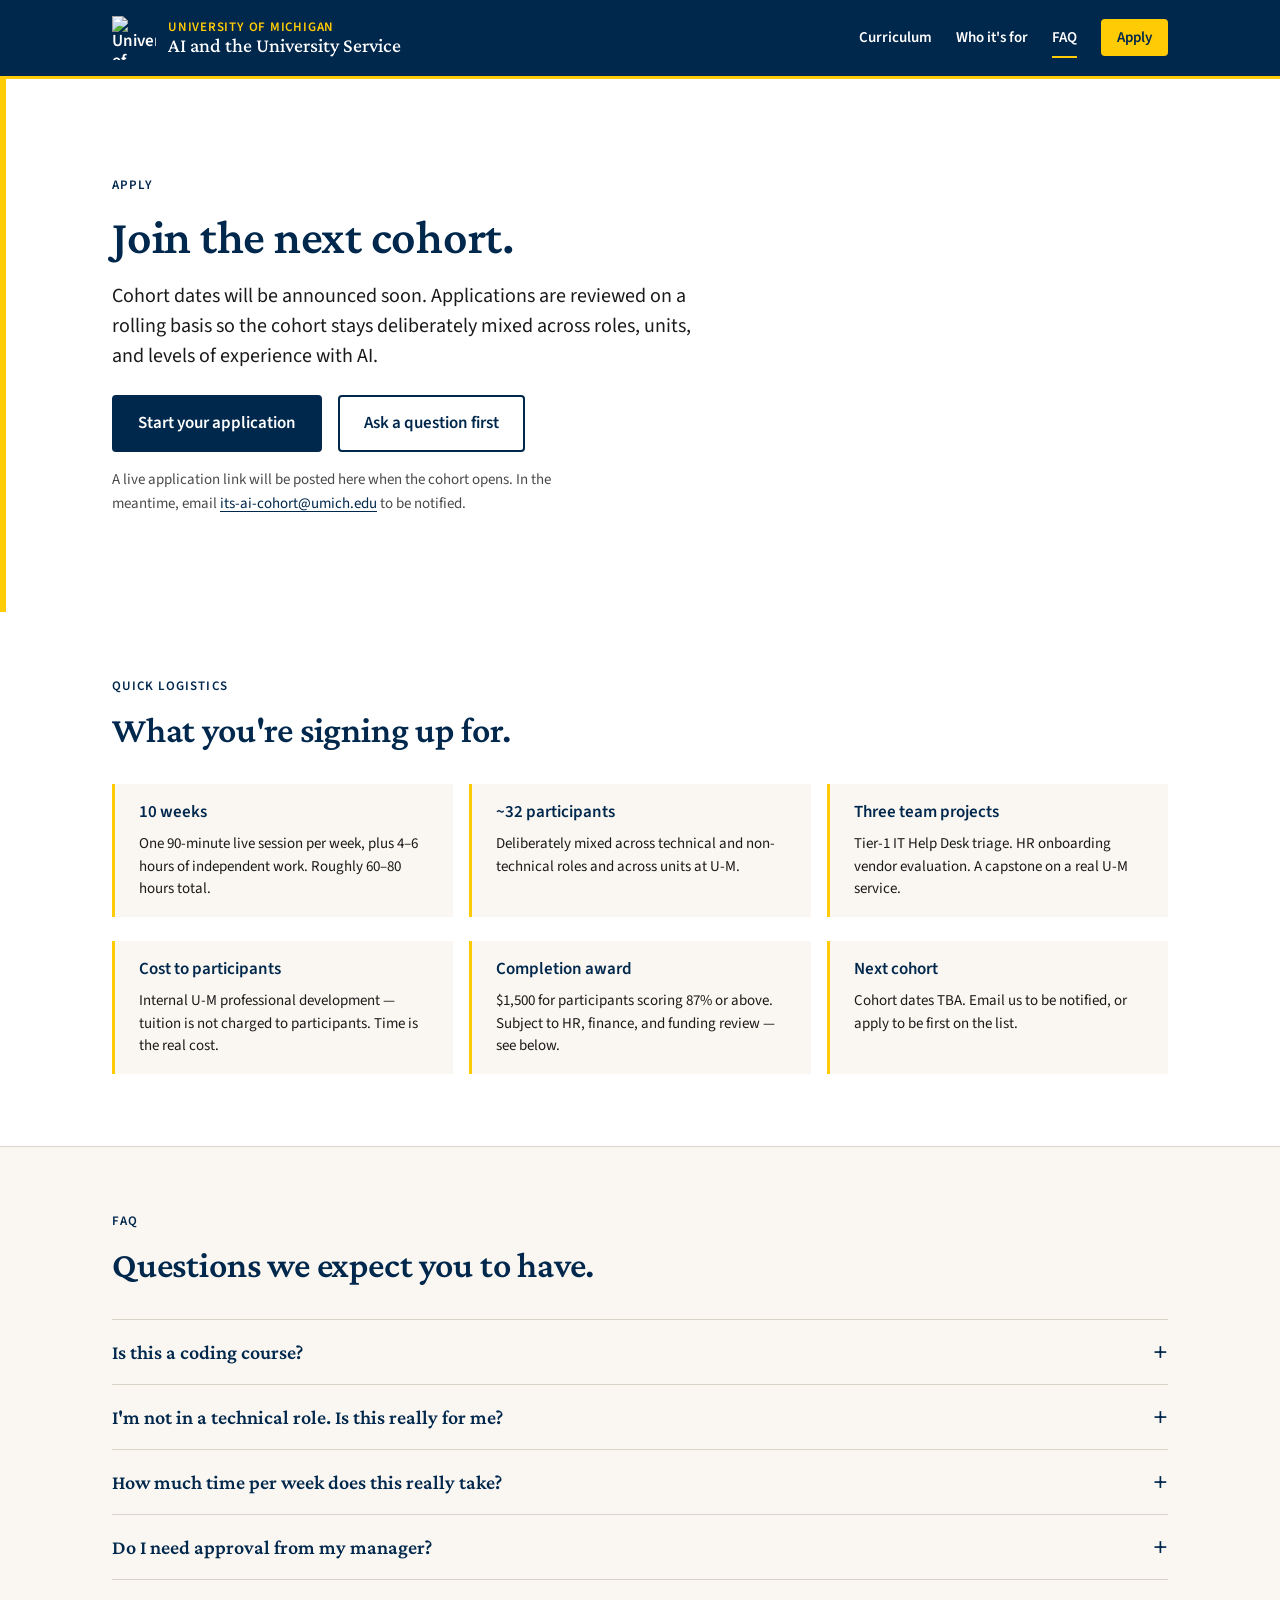
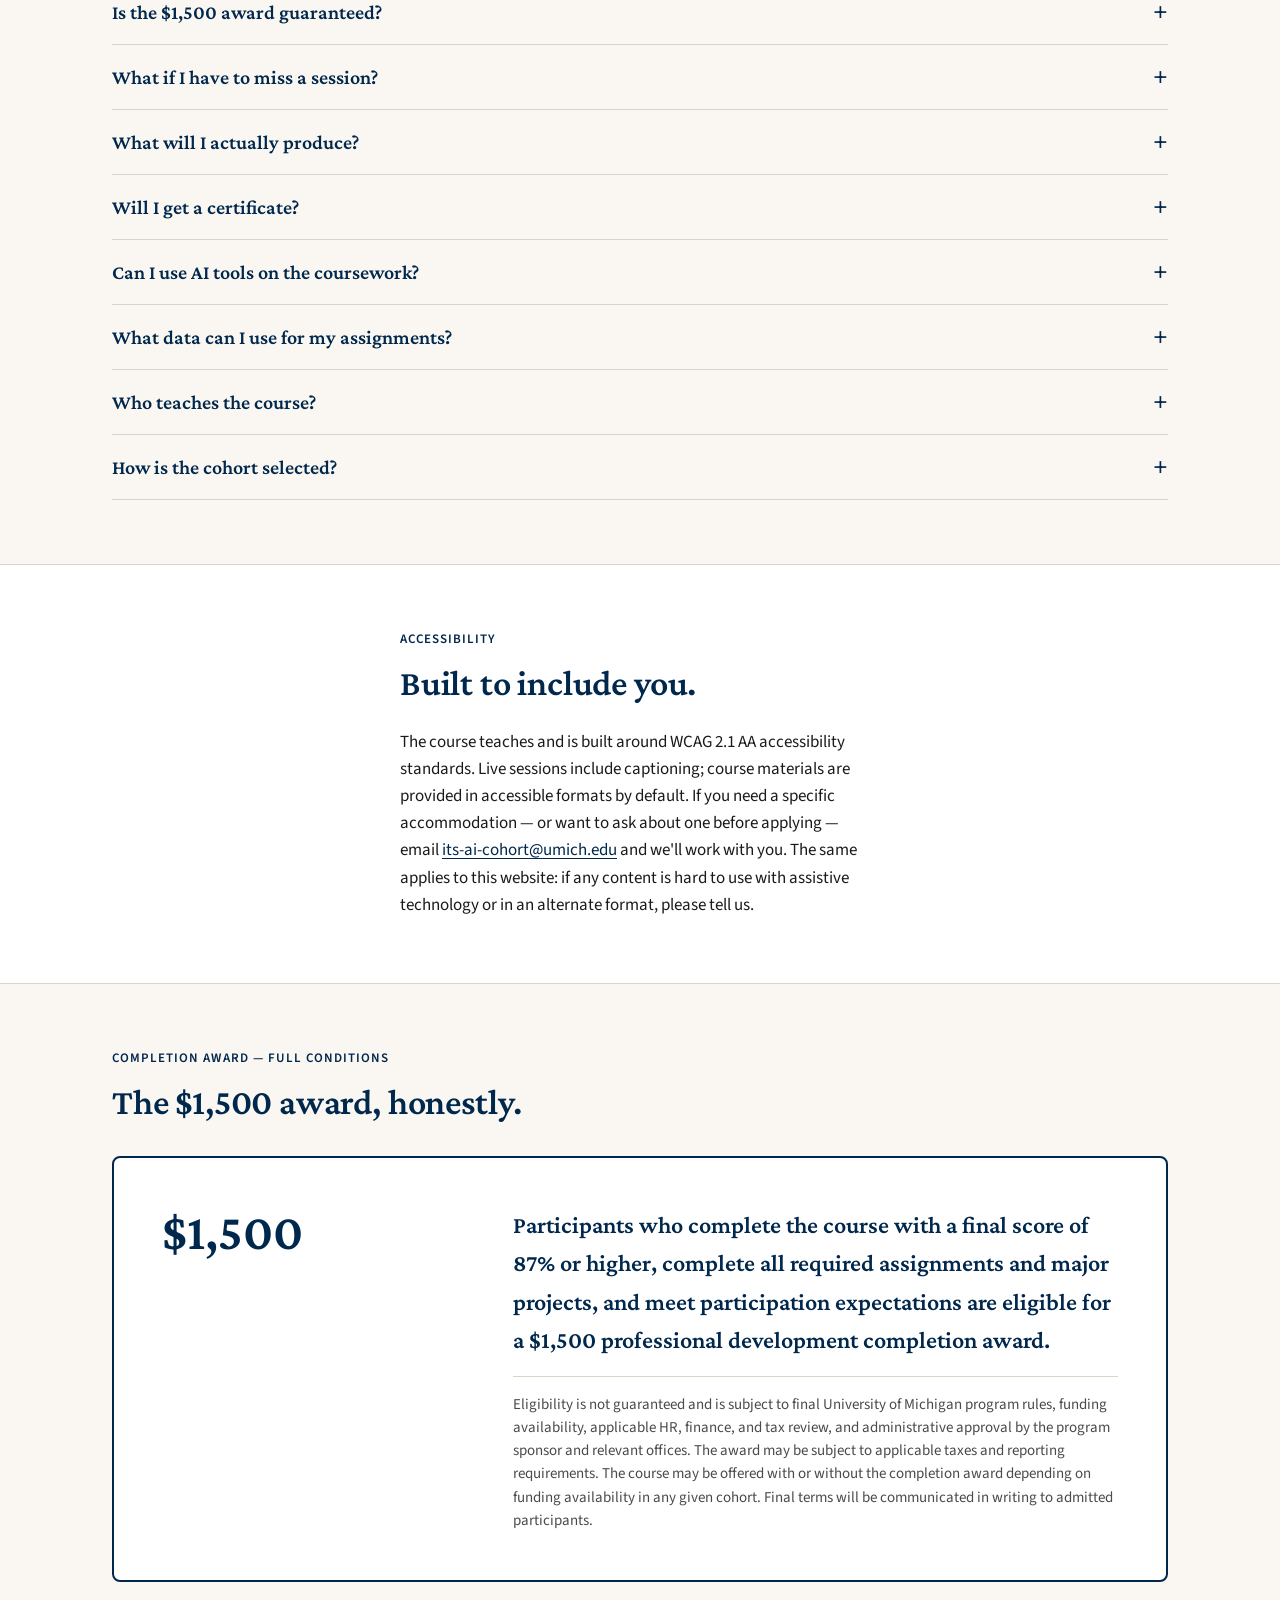
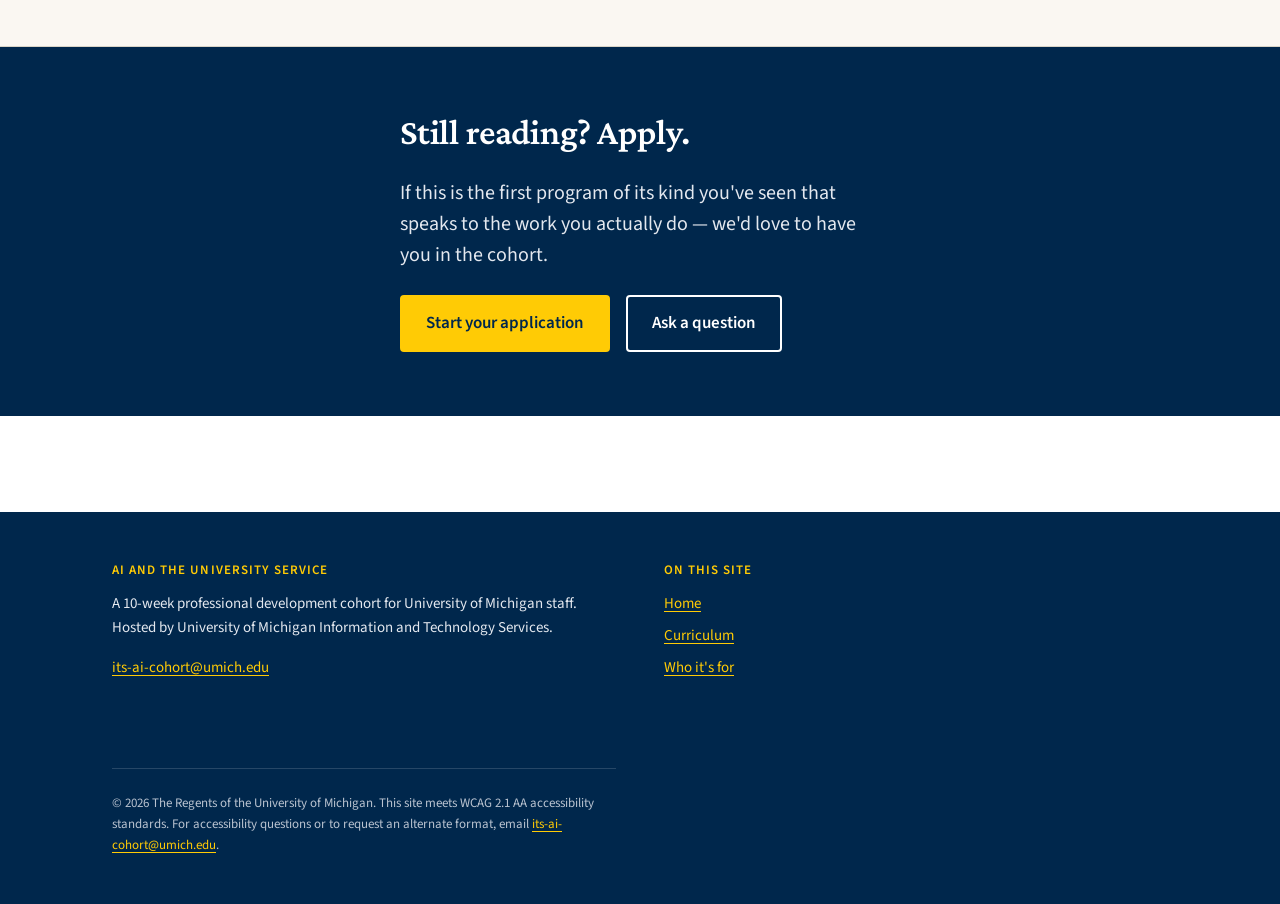
==== apply/index.html @ 39f85701 "Initial site: AI and the University Service marketing site - Home, Curriculum, Who It's For, Apply/F" ====
<!doctype html>
<html lang="en">
<head>
<meta charset="utf-8">
<meta name="viewport" content="width=device-width, initial-scale=1">
<title>Apply &amp; FAQ — AI and the University Service</title>
<meta name="description" content="Apply to the next cohort of AI and the University Service. Logistics, FAQ, and the full conditions of the $1,500 completion award.">
<meta name="theme-color" content="#00274C">
<link rel="icon" href="../assets/img/favicon.svg" type="image/svg+xml">
<meta property="og:title" content="Apply — AI and the University Service">
<meta property="og:description" content="Apply to the next cohort. Logistics, FAQ, and completion award details.">
<meta property="og:type" content="website">
<meta name="twitter:card" content="summary">
<link rel="preconnect" href="https://fonts.googleapis.com">
<link rel="preconnect" href="https://fonts.gstatic.com" crossorigin>
<link rel="stylesheet" href="https://fonts.googleapis.com/css2?family=Crimson+Pro:wght@500;600&family=Source+Sans+3:wght@400;600&display=swap">
<link rel="stylesheet" href="../assets/css/site.css">
</head>
<body class="page-apply">
<a href="#main" class="skip-link">Skip to main content</a>

<header class="site-header">
  <div class="container site-header__inner">
    <a class="site-brand" href="../">
      <img src="../assets/img/logo.png" alt="University of Michigan" width="44" height="44">
      <span class="site-brand__text">
        <span class="small">University of Michigan</span>
        <span class="big">AI and the University Service</span>
      </span>
    </a>
    <nav class="site-nav" aria-label="Primary">
      <ul>
        <li><a href="../curriculum/">Curriculum</a></li>
        <li><a href="../who-its-for/">Who it's for</a></li>
        <li><a href="../apply/" aria-current="page">FAQ</a></li>
        <li><a class="btn-nav" href="#apply">Apply</a></li>
      </ul>
    </nav>
  </div>
</header>

<main id="main">

  <section class="hero" id="apply">
    <div class="container">
      <p class="eyebrow">Apply</p>
      <h1 class="hero__title">Join the next cohort.</h1>
      <p class="hero__positioning">
        Cohort dates will be announced soon. Applications are reviewed on a
        rolling basis so the cohort stays deliberately mixed across roles,
        units, and levels of experience with AI.
      </p>
      <div class="btn-row">
        <!-- TODO: replace "#application-placeholder" with the real application URL once it exists. -->
        <a class="btn btn-primary" href="#application-placeholder" aria-describedby="apply-note">
          Start your application
        </a>
        <a class="btn btn-secondary" href="mailto:its-ai-cohort@umich.edu">Ask a question first</a>
      </div>
      <p id="apply-note" style="margin-top: 1rem; font-size: 0.9375rem; color: #4A4A4A;">
        A live application link will be posted here when the cohort opens.
        In the meantime, email
        <a href="mailto:its-ai-cohort@umich.edu">its-ai-cohort@umich.edu</a>
        to be notified.
      </p>
    </div>
  </section>

  <!-- Quick logistics -->
  <section class="section">
    <div class="container">
      <p class="eyebrow">Quick logistics</p>
      <h2 class="section__title">What you're signing up for.</h2>
      <ul class="takeaways" role="list">
        <li class="takeaway" role="listitem">
          <strong>10 weeks</strong>
          One 90-minute live session per week, plus 4&ndash;6 hours of independent work. Roughly 60&ndash;80 hours total.
        </li>
        <li class="takeaway" role="listitem">
          <strong>~32 participants</strong>
          Deliberately mixed across technical and non-technical roles and across units at U&#8209;M.
        </li>
        <li class="takeaway" role="listitem">
          <strong>Three team projects</strong>
          Tier-1 IT Help Desk triage. HR onboarding vendor evaluation. A capstone on a real U&#8209;M service.
        </li>
        <li class="takeaway" role="listitem">
          <strong>Cost to participants</strong>
          Internal U&#8209;M professional development &mdash; tuition is not charged to participants. Time is the real cost.
        </li>
        <li class="takeaway" role="listitem">
          <strong>Completion award</strong>
          $1,500 for participants scoring 87% or above. Subject to HR, finance, and funding review &mdash; see below.
        </li>
        <li class="takeaway" role="listitem">
          <strong>Next cohort</strong>
          Cohort dates TBA. Email us to be notified, or apply to be first on the list.
        </li>
      </ul>
    </div>
  </section>

  <!-- FAQ -->
  <section class="section section--warm">
    <div class="container">
      <p class="eyebrow">FAQ</p>
      <h2 class="section__title">Questions we expect you to have.</h2>

      <div class="faq">
        <details>
          <summary>Is this a coding course?</summary>
          <p>
            No. The course includes some hands-on work with AI tools &mdash;
            builders in the cohort will find real value in it &mdash; but
            coding is not the focus and is not required. Half of each cohort
            comes from non-technical roles and keeps up perfectly well.
          </p>
        </details>

        <details>
          <summary>I'm not in a technical role. Is this really for me?</summary>
          <p>
            Yes. The course is deliberately designed to bring service
            managers, business analysts, operations leads, data stewards, and
            front-line staff into the same cohort as developers and IT leads.
            See the <a href="../who-its-for/">Who it's for</a> page for the
            full role-by-role pitch.
          </p>
        </details>

        <details>
          <summary>How much time per week does this really take?</summary>
          <p>
            The live session is 90 minutes each week. Expect 4&ndash;6 hours of
            independent work on top of that &mdash; readings, weekly
            assignments anchored in your own service, and team project time.
            Some weeks will run lighter; a few (around project deadlines) will
            run heavier.
          </p>
        </details>

        <details>
          <summary>Do I need approval from my manager?</summary>
          <p>
            Most units welcome staff participating in professional development
            that produces tangible work artifacts. That said, a 10-week
            commitment does deserve an honest conversation with your manager.
            If a briefing document would help &mdash; something you can forward
            that summarizes what you'll produce and how it benefits your unit
            &mdash; ask us and we'll send one.
          </p>
        </details>

        <details>
          <summary>Is the $1,500 award guaranteed?</summary>
          <p>
            No &mdash; and we want to be clear about that. The full conditions
            are below. Briefly: the award is offered when funding is
            available, contingent on HR, finance, and OGC review, and paid to
            participants who complete the course with a score of 87% or higher
            and meet participation expectations. Some cohorts may be offered
            without the award. Final terms will be communicated in writing to
            admitted participants.
          </p>
        </details>

        <details>
          <summary>What if I have to miss a session?</summary>
          <p>
            Attendance matters &mdash; the cohort format depends on it &mdash;
            but missing one session across ten weeks is not course-ending.
            Missing several will affect your participation score and may
            affect completion-award eligibility. The course is not
            self-paced, and recorded replays are not a substitute for showing
            up to the live session and your team's work.
          </p>
        </details>

        <details>
          <summary>What will I actually produce?</summary>
          <p>
            By Week 10: a service map of a real service you work with, a
            data-flow diagram of the same service, a responsible AI proposal
            (current state, future state, risk assessment, accessibility plan,
            human-oversight model, implementation roadmap), a vendor
            evaluation package, and a final reflection written to a colleague
            who did not take the course. Most participants leave with material
            their unit actually uses.
          </p>
        </details>

        <details>
          <summary>Will I get a certificate?</summary>
          <p>
            Participants who complete the course receive a completion
            credential recorded in U&#8209;M professional development systems
            (the specific recording path is still being finalized with HR and
            ITS). The course is not for academic credit.
          </p>
        </details>

        <details>
          <summary>Can I use AI tools on the coursework?</summary>
          <p>
            Yes &mdash; with discipline. Several assignments explicitly ask you
            to use AI tools and then evaluate their outputs. But you'll also be
            expected to follow the course's own rules: never use real sensitive
            data with a tool that shouldn't see it; document what the tool did
            and didn't do; own the output. The goal is to leave knowing how to
            use AI honestly, not to outsource your thinking to it.
          </p>
        </details>

        <details>
          <summary>What data can I use for my assignments?</summary>
          <p>
            Preferably non-sensitive or synthesized data from a service you
            work with. The course will teach you how to reason about
            classification and what's appropriate for third-party tools vs.
            U&#8209;M-sanctioned tools vs. no-AI-at-all; we'd rather you err
            on the side of synthetic or de-identified data than take a risk
            with real institutional data while you're learning.
          </p>
        </details>

        <details>
          <summary>Who teaches the course?</summary>
          <p>
            The course is hosted by University of Michigan Information and
            Technology Services and taught by U&#8209;M staff and contracted
            instructors with practical experience in service design,
            institutional data, and responsible AI. Instructor names for the
            next cohort will be announced with cohort dates.
          </p>
        </details>

        <details>
          <summary>How is the cohort selected?</summary>
          <p>
            We read every application. We are trying to assemble a cohort that
            is mixed across roles, units, and experience levels with AI &mdash;
            which means we may ask you to wait a cohort if the current one is
            already heavy in your area. The goal is a group that teaches each
            other as much as the course teaches them.
          </p>
        </details>
      </div>
    </div>
  </section>

  <!-- Accessibility -->
  <section class="section">
    <div class="container container--read">
      <p class="eyebrow">Accessibility</p>
      <h2 class="section__title">Built to include you.</h2>
      <p>
        The course teaches and is built around WCAG 2.1 AA accessibility
        standards. Live sessions include captioning; course materials are
        provided in accessible formats by default. If you need a specific
        accommodation &mdash; or want to ask about one before applying
        &mdash; email
        <a href="mailto:its-ai-cohort@umich.edu">its-ai-cohort@umich.edu</a>
        and we'll work with you. The same applies to this website: if any
        content is hard to use with assistive technology or in an alternate
        format, please tell us.
      </p>
    </div>
  </section>

  <!-- Completion award full hedge -->
  <section class="section section--warm">
    <div class="container">
      <p class="eyebrow">Completion award &mdash; full conditions</p>
      <h2 class="section__title">The $1,500 award, honestly.</h2>
      <div class="award">
        <div class="award__amount" aria-hidden="true">$1,500</div>
        <div>
          <p class="award__headline">
            Participants who complete the course with a final score of 87% or
            higher, complete all required assignments and major projects, and
            meet participation expectations are eligible for a $1,500
            professional development completion award.
          </p>
          <p class="award__hedge">
            Eligibility is not guaranteed and is subject to final University of
            Michigan program rules, funding availability, applicable HR,
            finance, and tax review, and administrative approval by the program
            sponsor and relevant offices. The award may be subject to
            applicable taxes and reporting requirements. The course may be
            offered with or without the completion award depending on funding
            availability in any given cohort. Final terms will be communicated
            in writing to admitted participants.
          </p>
        </div>
      </div>
    </div>
  </section>

  <!-- Final CTA -->
  <section class="section section--dark">
    <div class="container container--read">
      <h2 class="section__title">Still reading? Apply.</h2>
      <p class="section__intro">
        If this is the first program of its kind you've seen that speaks to
        the work you actually do &mdash; we'd love to have you in the cohort.
      </p>
      <div class="btn-row">
        <a class="btn btn-primary" href="#application-placeholder">Start your application</a>
        <a class="btn btn-secondary" href="mailto:its-ai-cohort@umich.edu">Ask a question</a>
      </div>
    </div>
  </section>

</main>

<footer class="site-footer">
  <div class="container site-footer__inner">
    <div>
      <h4>AI and the University Service</h4>
      <p>
        A 10-week professional development cohort for University of Michigan
        staff. Hosted by University of Michigan Information and Technology
        Services.
      </p>
      <p>
        <a href="mailto:its-ai-cohort@umich.edu">its-ai-cohort@umich.edu</a>
      </p>
    </div>
    <div>
      <h4>On this site</h4>
      <ul>
        <li><a href="../">Home</a></li>
        <li><a href="../curriculum/">Curriculum</a></li>
        <li><a href="../who-its-for/">Who it's for</a></li>
      </ul>
    </div>
    <div class="site-footer__legal">
      &copy; 2026 The Regents of the University of Michigan.
      This site meets WCAG 2.1 AA accessibility standards. For accessibility
      questions or to request an alternate format, email
      <a href="mailto:its-ai-cohort@umich.edu">its-ai-cohort@umich.edu</a>.
    </div>
  </div>
</footer>

</body>
</html>
---- assets/css/site.css ----
/* =============================================================
   AI and the University Service — marketing site stylesheet
   Hand-written. Single file. No framework.

   Color combinations used on this site and their WCAG contrast
   ratios (verified by calculation from the hex values defined in
   :root below). All pass WCAG 2.0 AA for normal text at minimum.

     --ink        #1A1A1A on --paper  #FFFFFF   = 16.8 : 1  (AAA)
     --blue       #00274C on --paper  #FFFFFF   = 14.8 : 1  (AAA)
     --paper      #FFFFFF on --blue   #00274C   = 14.8 : 1  (AAA)
     --maize      #FFCB05 on --blue   #00274C   = 10.4 : 1  (AAA)
     --blue       #00274C on --maize  #FFCB05   = 10.4 : 1  (AAA)
     --muted      #4A4A4A on --paper  #FFFFFF   =  9.1 : 1  (AAA)
     --ink        #1A1A1A on --paper-warm #FAF7F2 = 16.1:1  (AAA)
     --teal       #00B2A9 on --paper  #FFFFFF   =  3.0 : 1  (AA large only — use on borders/icons, not body text)

   Focus outline is --maize #FFCB05 against --paper #FFFFFF; passes
   the 3:1 non-text contrast requirement (3.3:1).
   ============================================================= */

/* ---- Tokens ------------------------------------------------- */
:root {
  --blue:        #00274C;
  --blue-hover:  #1A3F66;
  --maize:       #FFCB05;
  --ink:         #1A1A1A;
  --paper:       #FFFFFF;
  --paper-warm:  #FAF7F2;
  --rule:        #D9D4C7;
  --muted:       #4A4A4A;
  --teal:        #00B2A9;

  --font-display: "Crimson Pro", ui-serif, Georgia, "Times New Roman", serif;
  --font-body:    "Source Sans 3", ui-sans-serif, system-ui, -apple-system, "Segoe UI", Roboto, sans-serif;

  --size-100: 0.8125rem;   /* 13px — caps/eyebrow */
  --size-200: 0.9375rem;   /* 15px — small */
  --size-300: 1.0625rem;   /* 17px — body */
  --size-400: 1.25rem;     /* 20px — lead */
  --size-500: 1.5rem;      /* 24px — small heading */
  --size-600: 1.75rem;     /* 28px — h3 */
  --size-700: 2.25rem;     /* 36px — h2 */
  --size-900: 3rem;        /* 48px — h1 */

  --space-1: 0.25rem;
  --space-2: 0.5rem;
  --space-3: 0.75rem;
  --space-4: 1rem;
  --space-5: 1.5rem;
  --space-6: 2rem;
  --space-7: 3rem;
  --space-8: 4rem;
  --space-9: 6rem;

  --radius-sm: 4px;
  --radius-md: 8px;

  --container-wide: 1120px;
  --container-read: 68ch;

  --line-body: 1.6;
  --line-tight: 1.2;
}

/* ---- Minimal reset ----------------------------------------- */
*, *::before, *::after { box-sizing: border-box; }
html { -webkit-text-size-adjust: 100%; scroll-behavior: smooth; }
body, h1, h2, h3, h4, p, ul, ol, figure, blockquote, dl, dd { margin: 0; }
ul[role="list"], ol[role="list"] { list-style: none; padding: 0; }
img, svg { display: block; max-width: 100%; height: auto; }
button { font: inherit; cursor: pointer; border: 0; background: none; }

/* ---- Base --------------------------------------------------- */
html { color: var(--ink); background: var(--paper); }
body {
  font-family: var(--font-body);
  font-size: var(--size-300);
  line-height: var(--line-body);
  color: var(--ink);
  background: var(--paper);
  font-feature-settings: "kern";
  -webkit-font-smoothing: antialiased;
}

h1, h2, h3 {
  font-family: var(--font-display);
  font-weight: 600;
  line-height: var(--line-tight);
  letter-spacing: -0.005em;
  color: var(--blue);
}
h1 { font-size: clamp(2rem, 3.5vw + 1rem, var(--size-900)); }
h2 { font-size: clamp(1.5rem, 2vw + 0.75rem, var(--size-700)); margin-top: var(--space-8); margin-bottom: var(--space-5); }
h3 { font-size: var(--size-600); margin-top: var(--space-6); margin-bottom: var(--space-3); }
h4 { font-family: var(--font-body); font-weight: 600; font-size: var(--size-400); margin-top: var(--space-5); margin-bottom: var(--space-2); color: var(--blue); }

p { max-width: var(--container-read); }
p + p { margin-top: var(--space-4); }

a {
  color: var(--blue);
  text-decoration: underline;
  text-decoration-thickness: 1px;
  text-underline-offset: 3px;
  transition: text-decoration-thickness 120ms ease, color 120ms ease;
}
a:hover { text-decoration-thickness: 2px; }
a:visited { color: var(--blue); }

ul, ol { padding-left: 1.25rem; }
li { margin-bottom: var(--space-2); }

hr { border: 0; border-top: 1px solid var(--rule); margin: var(--space-7) 0; }

/* ---- Focus -------------------------------------------------- */
:focus { outline: none; }
:focus-visible {
  outline: 3px solid var(--maize);
  outline-offset: 2px;
  border-radius: 2px;
}

/* ---- Skip link ---------------------------------------------- */
.skip-link {
  position: absolute;
  top: -100px;
  left: var(--space-4);
  background: var(--blue);
  color: var(--paper);
  padding: var(--space-3) var(--space-4);
  text-decoration: none;
  font-weight: 600;
  z-index: 100;
  border-radius: var(--radius-sm);
}
.skip-link:focus-visible { top: var(--space-4); color: var(--paper); }

/* ---- Layout primitives ------------------------------------- */
.container {
  width: 100%;
  max-width: var(--container-wide);
  margin-inline: auto;
  padding-inline: var(--space-5);
}
.container--read { max-width: var(--container-read); }
@media (min-width: 720px) { .container { padding-inline: var(--space-6); } }

.stack > * + * { margin-top: var(--space-4); }
.stack-lg > * + * { margin-top: var(--space-6); }

.eyebrow {
  font-size: var(--size-100);
  font-weight: 600;
  letter-spacing: 0.08em;
  text-transform: uppercase;
  color: var(--blue);
  margin: 0 0 var(--space-3);
  font-family: var(--font-body);
}

.lead {
  font-size: var(--size-400);
  line-height: 1.55;
  color: var(--ink);
  max-width: 58ch;
}

.visually-hidden {
  position: absolute !important;
  width: 1px; height: 1px;
  padding: 0; margin: -1px;
  overflow: hidden; clip: rect(0,0,0,0);
  white-space: nowrap; border: 0;
}

/* ---- Header / nav ------------------------------------------ */
.site-header {
  background: var(--blue);
  color: var(--paper);
  border-bottom: 3px solid var(--maize);
}
.site-header__inner {
  display: flex;
  align-items: center;
  justify-content: space-between;
  gap: var(--space-5);
  padding-block: var(--space-4);
  flex-wrap: wrap;
}
.site-header a { color: var(--paper); }
.site-brand {
  display: flex;
  align-items: center;
  gap: var(--space-3);
  text-decoration: none;
  font-weight: 600;
  line-height: 1.15;
}
.site-brand:hover { text-decoration: none; }
.site-brand img {
  width: 44px;
  height: 44px;
  background: var(--blue);
}
.site-brand__text {
  display: flex;
  flex-direction: column;
  font-family: var(--font-display);
  font-weight: 500;
}
.site-brand__text .small {
  font-family: var(--font-body);
  font-size: var(--size-100);
  letter-spacing: 0.06em;
  text-transform: uppercase;
  font-weight: 600;
  color: var(--maize);
}
.site-brand__text .big {
  font-size: var(--size-400);
  line-height: 1.1;
}

.site-nav ul {
  display: flex;
  flex-wrap: wrap;
  gap: var(--space-5);
  list-style: none;
  margin: 0;
  padding: 0;
  align-items: center;
}
.site-nav li { margin: 0; }
.site-nav a {
  text-decoration: none;
  font-weight: 600;
  font-size: var(--size-200);
  padding-block: var(--space-2);
  border-bottom: 2px solid transparent;
}
.site-nav a:hover { border-bottom-color: var(--maize); }
.site-nav a[aria-current="page"] {
  border-bottom-color: var(--maize);
}
.site-nav .btn-nav {
  background: var(--maize);
  color: var(--blue);
  padding: var(--space-2) var(--space-4);
  border-radius: var(--radius-sm);
  border: 0;
  font-weight: 600;
}
.site-nav .btn-nav:hover { background: #FFD633; border-bottom-color: transparent; }

/* ---- Buttons ----------------------------------------------- */
.btn {
  display: inline-block;
  font-family: var(--font-body);
  font-weight: 600;
  font-size: var(--size-300);
  line-height: 1.2;
  padding: var(--space-4) var(--space-5);
  border-radius: var(--radius-sm);
  text-decoration: none;
  border: 2px solid transparent;
  transition: background 120ms ease, color 120ms ease, border-color 120ms ease;
  min-height: 44px;
}
.btn-primary {
  background: var(--blue);
  color: var(--paper);
  border-color: var(--blue);
}
.btn-primary:hover { background: var(--blue-hover); border-color: var(--blue-hover); text-decoration: none; }
.btn-primary:visited { color: var(--paper); }
.btn-secondary {
  background: transparent;
  color: var(--blue);
  border-color: var(--blue);
}
.btn-secondary:hover { background: var(--blue); color: var(--paper); text-decoration: none; }
.btn-secondary:visited { color: var(--blue); }

.btn-row {
  display: flex;
  flex-wrap: wrap;
  gap: var(--space-4);
  margin-top: var(--space-5);
}

/* ---- Hero -------------------------------------------------- */
.hero {
  padding-block: var(--space-8) var(--space-8);
  background: var(--paper);
  position: relative;
}
.hero::before {
  content: "";
  position: absolute;
  left: 0;
  top: 0;
  bottom: 0;
  width: 6px;
  background: var(--maize);
}
.hero__title {
  margin-top: var(--space-2);
  margin-bottom: var(--space-4);
  max-width: 24ch;
}
.hero__positioning {
  font-size: var(--size-400);
  line-height: 1.5;
  color: var(--ink);
  max-width: 58ch;
  margin-bottom: var(--space-5);
}
.hero__meta {
  display: flex;
  flex-wrap: wrap;
  gap: var(--space-5);
  font-family: var(--font-body);
  font-size: var(--size-200);
  color: var(--muted);
  margin-top: var(--space-5);
}
.hero__meta-item { display: flex; gap: var(--space-2); align-items: baseline; }
.hero__meta-label {
  font-weight: 600;
  color: var(--blue);
  letter-spacing: 0.04em;
  text-transform: uppercase;
  font-size: var(--size-100);
}

@media (min-width: 900px) {
  .hero { padding-block: var(--space-9) var(--space-9); }
}

/* ---- Section --------------------------------------------- */
.section {
  padding-block: var(--space-8);
}
.section--warm {
  background: var(--paper-warm);
  border-top: 1px solid var(--rule);
  border-bottom: 1px solid var(--rule);
}
.section--dark {
  background: var(--blue);
  color: var(--paper);
}
.section--dark h1, .section--dark h2, .section--dark h3, .section--dark h4 { color: var(--paper); }
.section--dark .eyebrow { color: var(--maize); }
.section--dark a { color: var(--maize); }
.section--dark .btn-secondary { color: var(--paper); border-color: var(--paper); }
.section--dark .btn-secondary:hover { background: var(--maize); color: var(--blue); border-color: var(--maize); }
.section--dark .btn-primary { background: var(--maize); color: var(--blue); border-color: var(--maize); }
.section--dark .btn-primary:hover { background: #FFD633; border-color: #FFD633; }
.section--dark .btn-primary:visited { color: var(--blue); }

.section__title { margin-top: 0; }
.section__intro { max-width: 65ch; font-size: var(--size-400); line-height: 1.55; color: var(--ink); }
.section--dark .section__intro { color: #E3E8EF; }

/* ---- Key facts strip -------------------------------------- */
.facts {
  display: grid;
  grid-template-columns: 1fr;
  gap: var(--space-4);
  margin-top: var(--space-6);
}
@media (min-width: 720px) {
  .facts { grid-template-columns: repeat(2, 1fr); gap: var(--space-5); }
}
@media (min-width: 1000px) {
  .facts { grid-template-columns: repeat(5, 1fr); }
}
.fact {
  background: var(--paper);
  border: 1px solid var(--rule);
  border-left: 4px solid var(--blue);
  padding: var(--space-5);
  border-radius: var(--radius-sm);
  display: flex;
  flex-direction: column;
  gap: var(--space-3);
}
.fact__label {
  font-size: var(--size-100);
  letter-spacing: 0.08em;
  text-transform: uppercase;
  font-weight: 600;
  color: var(--blue);
}
.fact__value {
  font-family: var(--font-display);
  font-size: var(--size-500);
  font-weight: 600;
  color: var(--blue);
  line-height: 1.2;
}
.fact__desc {
  font-size: var(--size-200);
  color: var(--ink);
  max-width: none;
}

/* ---- Two-column "for / not for" ---------------------------- */
.twocol {
  display: grid;
  grid-template-columns: 1fr;
  gap: var(--space-6);
  margin-top: var(--space-6);
}
@media (min-width: 900px) {
  .twocol { grid-template-columns: 1fr 1fr; gap: var(--space-8); }
}
.twocol__panel h3 { margin-top: 0; }
.twocol__panel ul {
  list-style: none;
  padding: 0;
}
.twocol__panel li {
  padding-left: 1.5rem;
  position: relative;
  margin-bottom: var(--space-3);
  max-width: 60ch;
}
.twocol__panel--yes li::before {
  content: "";
  position: absolute;
  left: 0;
  top: 0.6em;
  width: 10px;
  height: 10px;
  background: var(--maize);
  border-radius: 2px;
}
.twocol__panel--no li::before {
  content: "";
  position: absolute;
  left: 0;
  top: 0.75em;
  width: 10px;
  height: 2px;
  background: var(--muted);
}

/* ---- Project cards ---------------------------------------- */
.projects {
  display: grid;
  grid-template-columns: 1fr;
  gap: var(--space-5);
  margin-top: var(--space-6);
  counter-reset: proj;
}
@media (min-width: 900px) {
  .projects { grid-template-columns: repeat(3, 1fr); }
}
.project {
  background: var(--paper);
  border: 1px solid var(--rule);
  padding: var(--space-5);
  border-radius: var(--radius-sm);
  position: relative;
  counter-increment: proj;
}
.project__num {
  font-family: var(--font-display);
  font-size: var(--size-400);
  font-weight: 600;
  color: var(--maize);
  background: var(--blue);
  width: 2.5rem;
  height: 2.5rem;
  display: inline-flex;
  align-items: center;
  justify-content: center;
  border-radius: 50%;
  margin-bottom: var(--space-4);
}
.project__num::before { content: counter(proj); }
.project h3 {
  margin-top: 0;
  font-size: var(--size-500);
}
.project p {
  font-size: var(--size-200);
  color: var(--ink);
  max-width: none;
}

/* ---- Takeaway bullets ------------------------------------- */
.takeaways {
  display: grid;
  grid-template-columns: 1fr;
  gap: var(--space-4);
  list-style: none;
  padding: 0;
  margin-top: var(--space-6);
}
@media (min-width: 720px) { .takeaways { grid-template-columns: repeat(2, 1fr); } }
@media (min-width: 1000px) { .takeaways { grid-template-columns: repeat(3, 1fr); } }
.takeaway {
  padding: var(--space-4) var(--space-5);
  border-left: 3px solid var(--maize);
  background: var(--paper-warm);
  font-size: var(--size-200);
  line-height: 1.5;
}
.section--dark .takeaway {
  background: #0B375E;
  border-left-color: var(--maize);
  color: #E3E8EF;
}
.takeaway strong {
  display: block;
  font-size: var(--size-300);
  color: var(--blue);
  margin-bottom: var(--space-2);
  font-weight: 600;
}
.section--dark .takeaway strong { color: var(--maize); }

/* ---- Award card ------------------------------------------- */
.award {
  background: var(--paper);
  border: 2px solid var(--blue);
  border-radius: var(--radius-md);
  padding: var(--space-6);
  margin-top: var(--space-6);
  display: grid;
  gap: var(--space-4);
}
@media (min-width: 900px) {
  .award { grid-template-columns: 1fr 2fr; gap: var(--space-7); padding: var(--space-7); }
}
.award__amount {
  font-family: var(--font-display);
  font-weight: 600;
  font-size: clamp(2.5rem, 4vw, 4rem);
  color: var(--blue);
  line-height: 1;
}
.award__headline {
  font-family: var(--font-display);
  font-size: var(--size-500);
  font-weight: 600;
  color: var(--blue);
  margin-bottom: var(--space-3);
}
.award__hedge {
  font-size: var(--size-200);
  color: var(--muted);
  margin-top: var(--space-4);
  padding-top: var(--space-4);
  border-top: 1px solid var(--rule);
  max-width: none;
  line-height: 1.55;
}

/* ---- Curriculum week list --------------------------------- */
.weeks {
  list-style: none;
  padding: 0;
  margin: var(--space-6) 0 0;
  border-top: 1px solid var(--rule);
}
.week {
  display: grid;
  grid-template-columns: 1fr;
  gap: var(--space-3);
  padding: var(--space-5) 0;
  border-bottom: 1px solid var(--rule);
  margin: 0;
}
@media (min-width: 720px) {
  .week { grid-template-columns: 9rem 1fr; gap: var(--space-5); }
}
.week__num {
  font-family: var(--font-display);
  font-weight: 600;
  font-size: var(--size-500);
  color: var(--blue);
  line-height: 1.1;
}
.week__num small {
  display: block;
  font-family: var(--font-body);
  font-size: var(--size-100);
  letter-spacing: 0.08em;
  text-transform: uppercase;
  color: var(--muted);
  font-weight: 600;
  margin-bottom: var(--space-2);
}
.week__title {
  font-family: var(--font-display);
  font-weight: 600;
  font-size: var(--size-500);
  color: var(--blue);
  margin: 0 0 var(--space-2);
  line-height: 1.25;
}
.week__theme {
  font-size: var(--size-200);
  color: var(--muted);
  margin-bottom: var(--space-3);
}
.week__topics {
  font-size: var(--size-200);
  color: var(--ink);
  margin: 0;
  max-width: none;
}
.week--project {
  background: var(--paper-warm);
  padding-inline: var(--space-5);
  border-radius: var(--radius-sm);
  border-bottom-color: transparent;
  position: relative;
}
.week--project::before {
  content: "PROJECT";
  position: absolute;
  top: var(--space-3);
  right: var(--space-5);
  font-size: var(--size-100);
  letter-spacing: 0.08em;
  font-weight: 600;
  color: var(--blue);
  background: var(--maize);
  padding: 2px var(--space-2);
  border-radius: 2px;
}

/* ---- Role list (who-its-for) ------------------------------ */
.roles {
  display: grid;
  grid-template-columns: 1fr;
  gap: var(--space-5);
  margin-top: var(--space-6);
}
@media (min-width: 720px) { .roles { grid-template-columns: repeat(2, 1fr); } }
.role {
  background: var(--paper);
  border: 1px solid var(--rule);
  padding: var(--space-5);
  border-radius: var(--radius-sm);
  border-top: 3px solid var(--blue);
}
.role h3 {
  margin-top: 0;
  font-size: var(--size-500);
  color: var(--blue);
}
.role__kind {
  display: inline-block;
  font-family: var(--font-body);
  font-size: var(--size-100);
  font-weight: 600;
  letter-spacing: 0.08em;
  text-transform: uppercase;
  color: var(--blue);
  background: var(--paper-warm);
  padding: 2px var(--space-2);
  border-radius: 2px;
  margin-bottom: var(--space-3);
}
.role--tech { border-top-color: var(--teal); }
.role--tech .role__kind { color: #006d67; }
.role p { max-width: none; font-size: var(--size-200); }

/* ---- FAQ -------------------------------------------------- */
.faq { margin-top: var(--space-6); }
.faq details {
  border-bottom: 1px solid var(--rule);
  padding: var(--space-4) 0;
}
.faq details:first-child { border-top: 1px solid var(--rule); }
.faq summary {
  font-family: var(--font-display);
  font-weight: 600;
  font-size: var(--size-400);
  color: var(--blue);
  cursor: pointer;
  list-style: none;
  padding-right: var(--space-5);
  position: relative;
}
.faq summary::-webkit-details-marker { display: none; }
.faq summary::after {
  content: "+";
  position: absolute;
  right: 0;
  top: 0;
  font-weight: 400;
  color: var(--blue);
  font-size: var(--size-600);
  line-height: 1;
}
.faq details[open] summary::after { content: "−"; }
.faq details[open] summary { margin-bottom: var(--space-3); }
.faq p { max-width: 68ch; font-size: var(--size-300); }

/* ---- Cohort call-out (home) ------------------------------- */
.cohort-callout {
  margin-top: var(--space-6);
  padding: var(--space-6);
  border-radius: var(--radius-md);
  background: linear-gradient(180deg, var(--paper) 0%, var(--paper-warm) 100%);
  border: 1px solid var(--rule);
}
.cohort-callout h3 { margin-top: 0; }
.cohort-callout .num-row {
  display: flex;
  flex-wrap: wrap;
  gap: var(--space-6);
  margin-top: var(--space-5);
  padding-top: var(--space-5);
  border-top: 1px solid var(--rule);
}
.cohort-callout .num {
  font-family: var(--font-display);
  font-weight: 600;
  font-size: var(--size-700);
  color: var(--blue);
  line-height: 1;
}
.cohort-callout .num-label {
  font-size: var(--size-100);
  letter-spacing: 0.08em;
  text-transform: uppercase;
  font-weight: 600;
  color: var(--muted);
  margin-top: var(--space-1);
}

/* ---- Grounded-in line ------------------------------------- */
.grounded {
  text-align: center;
  font-size: var(--size-200);
  color: var(--muted);
  max-width: 75ch;
  margin-inline: auto;
  padding-block: var(--space-6);
}
.grounded strong { color: var(--blue); font-weight: 600; }

/* ---- Footer ----------------------------------------------- */
.site-footer {
  background: var(--blue);
  color: var(--paper);
  padding-block: var(--space-7);
  margin-top: var(--space-9);
}
.site-footer a { color: var(--maize); }
.site-footer__inner {
  display: grid;
  grid-template-columns: 1fr;
  gap: var(--space-5);
}
@media (min-width: 720px) {
  .site-footer__inner { grid-template-columns: 1fr 1fr; gap: var(--space-7); }
}
.site-footer h4 {
  font-family: var(--font-body);
  font-size: var(--size-100);
  letter-spacing: 0.08em;
  text-transform: uppercase;
  color: var(--maize);
  font-weight: 600;
  margin-top: 0;
  margin-bottom: var(--space-3);
}
.site-footer p { font-size: var(--size-200); max-width: none; color: #E3E8EF; }
.site-footer ul {
  list-style: none;
  padding: 0;
  margin: 0;
}
.site-footer li {
  margin-bottom: var(--space-2);
  font-size: var(--size-200);
}
.site-footer__legal {
  font-size: var(--size-100);
  color: #B9C3D0;
  margin-top: var(--space-6);
  padding-top: var(--space-5);
  border-top: 1px solid rgba(255,255,255,0.15);
  max-width: none;
}

/* ---- 404 --------------------------------------------------- */
.notfound {
  padding-block: var(--space-9);
  text-align: center;
}
.notfound h1 { margin-inline: auto; }
.notfound p { margin-inline: auto; }
.notfound .btn-row { justify-content: center; }

/* ---- Reduced motion --------------------------------------- */
@media (prefers-reduced-motion: reduce) {
  *, *::before, *::after {
    animation-duration: 0.001ms !important;
    animation-iteration-count: 1 !important;
    transition-duration: 0.001ms !important;
    scroll-behavior: auto !important;
  }
}

/* ---- Print ------------------------------------------------- */
@media print {
  .site-header, .site-footer, .btn-row, .btn, .faq summary::after { display: none !important; }
  body { color: #000; background: #fff; font-size: 11pt; }
  .hero, .section, .section--warm, .section--dark { padding: 1rem 0; background: #fff !important; color: #000 !important; }
  .section--dark h1, .section--dark h2, .section--dark h3 { color: #000 !important; }
  a::after { content: " (" attr(href) ")"; font-size: 0.85em; color: #555; }
}
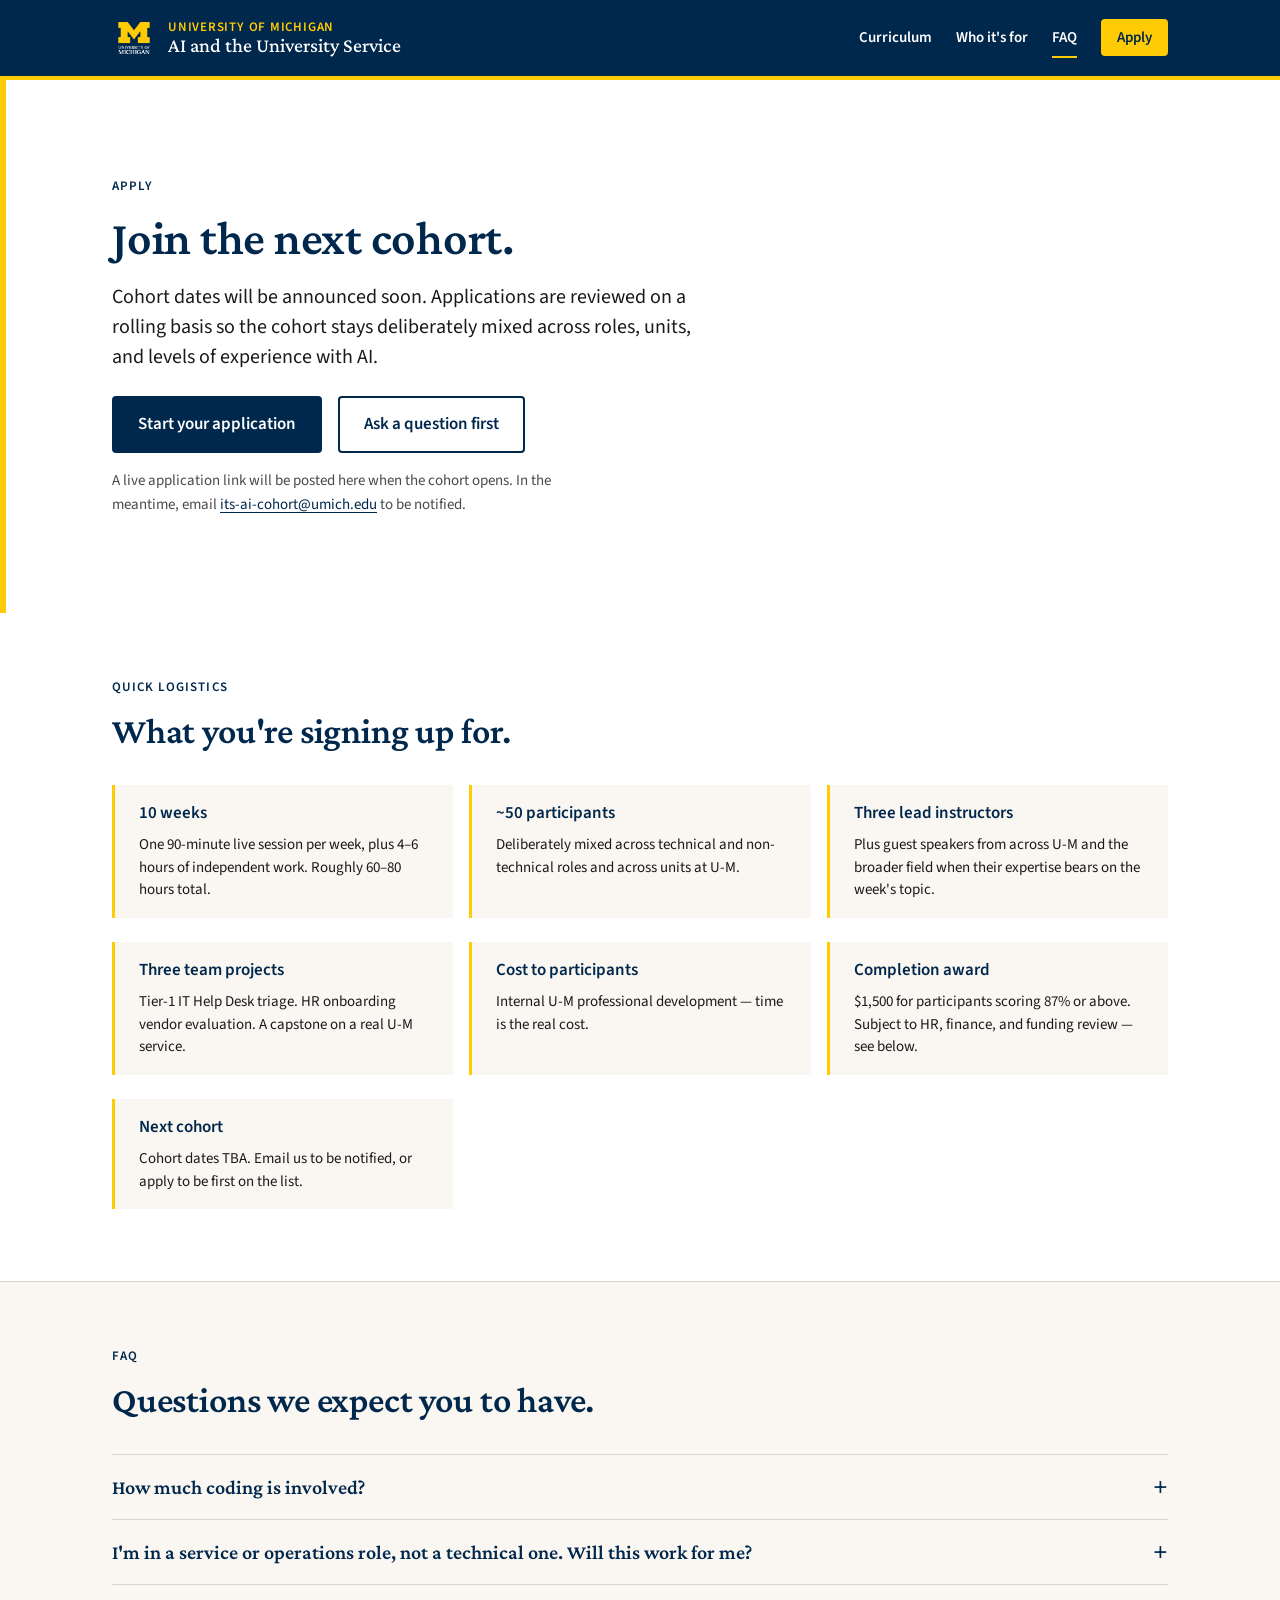
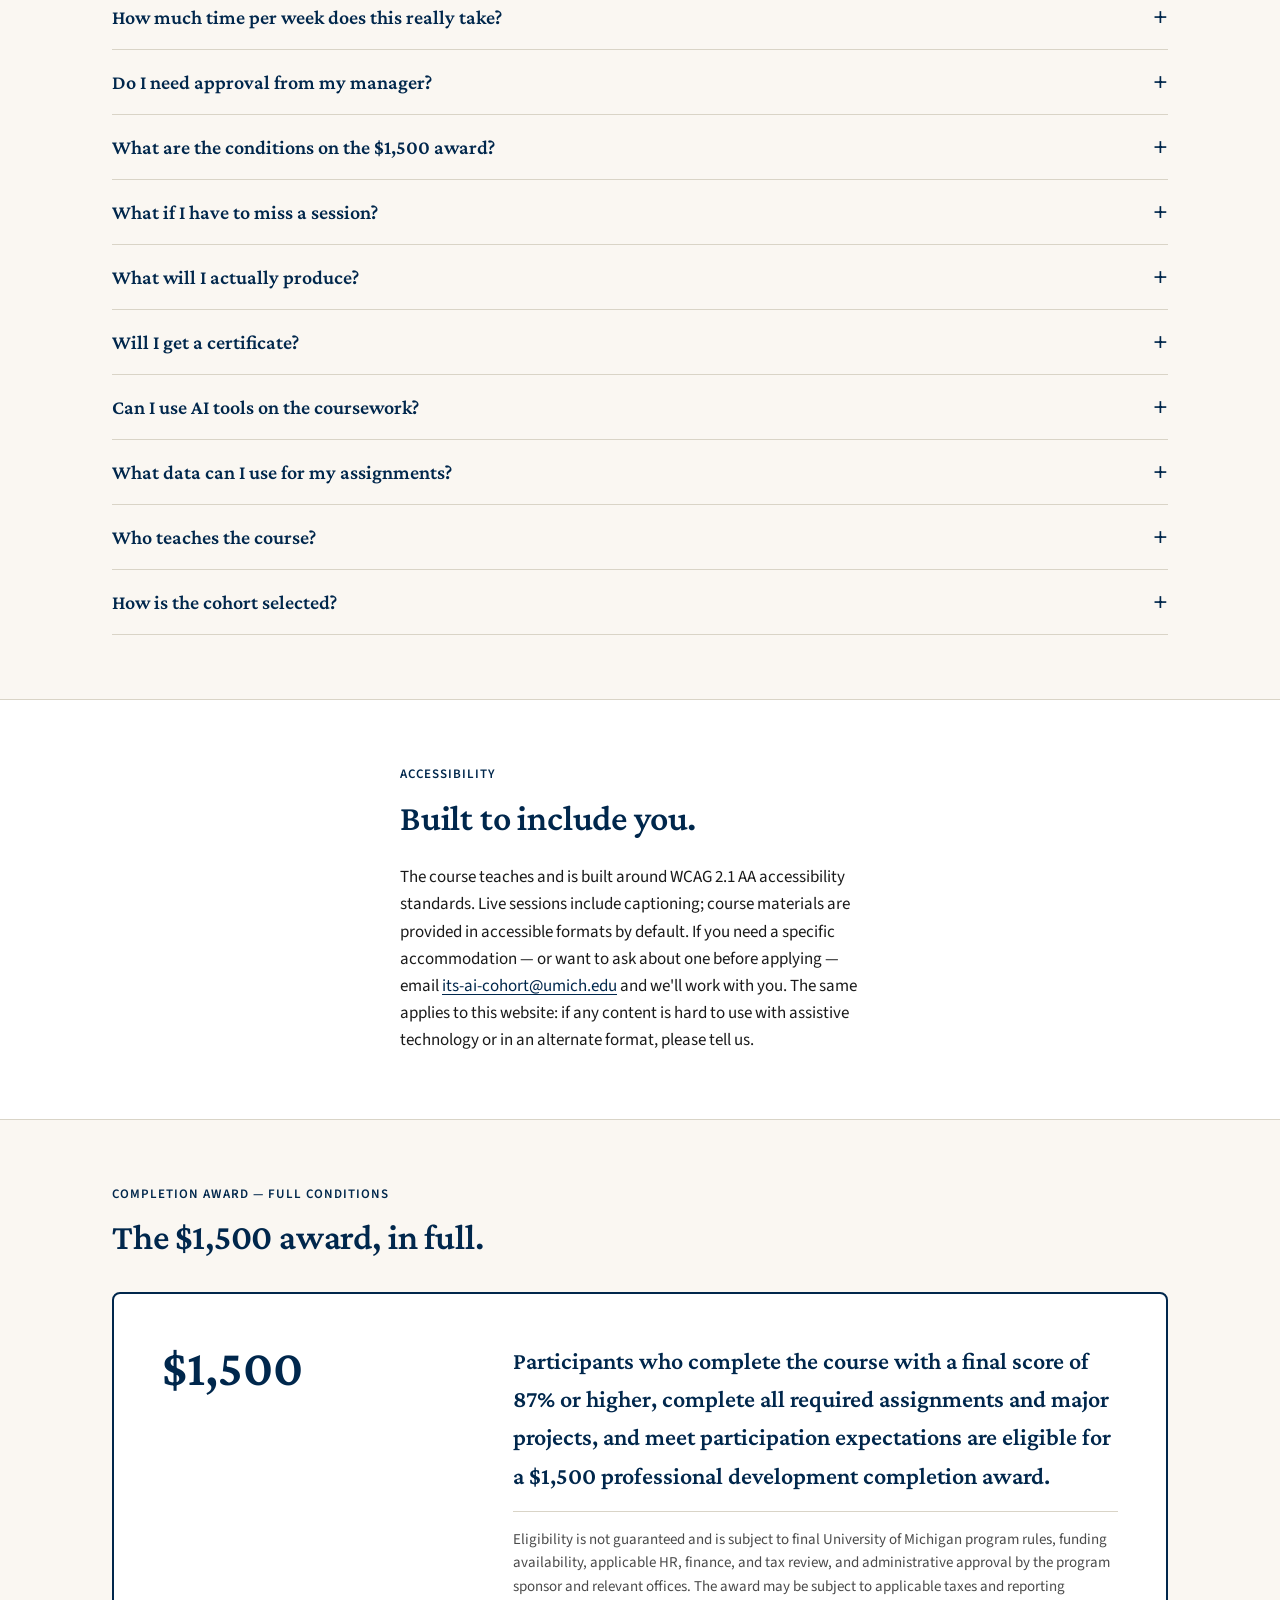
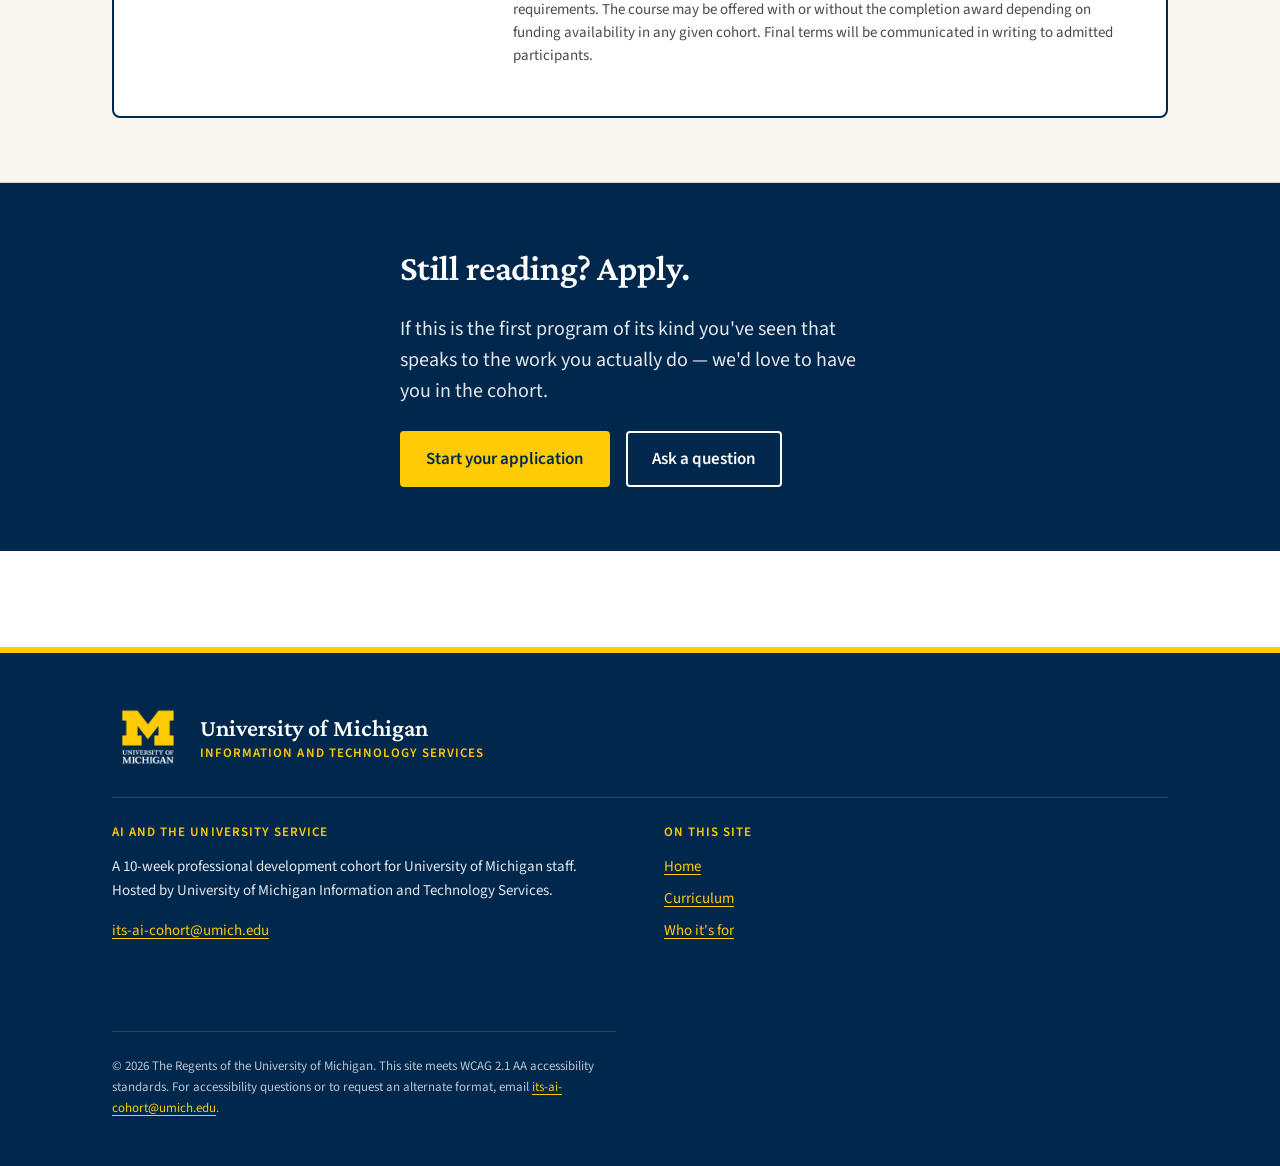
==== commit adcc8404: "Positive copy, cohort ~50, three instructors, more U-M branding Copy - Drop "This is not a coding bo" ====
--- a/apply/index.html
+++ b/apply/index.html
@@ -77,8 +77,12 @@
           One 90-minute live session per week, plus 4&ndash;6 hours of independent work. Roughly 60&ndash;80 hours total.
         </li>
         <li class="takeaway" role="listitem">
-          <strong>~32 participants</strong>
+          <strong>~50 participants</strong>
           Deliberately mixed across technical and non-technical roles and across units at U&#8209;M.
+        </li>
+        <li class="takeaway" role="listitem">
+          <strong>Three lead instructors</strong>
+          Plus guest speakers from across U&#8209;M and the broader field when their expertise bears on the week's topic.
         </li>
         <li class="takeaway" role="listitem">
           <strong>Three team projects</strong>
@@ -86,7 +90,7 @@
         </li>
         <li class="takeaway" role="listitem">
           <strong>Cost to participants</strong>
-          Internal U&#8209;M professional development &mdash; tuition is not charged to participants. Time is the real cost.
+          Internal U&#8209;M professional development &mdash; time is the real cost.
         </li>
         <li class="takeaway" role="listitem">
           <strong>Completion award</strong>
@@ -108,23 +112,26 @@
 
       <div class="faq">
         <details>
-          <summary>Is this a coding course?</summary>
-          <p>
-            No. The course includes some hands-on work with AI tools &mdash;
-            builders in the cohort will find real value in it &mdash; but
-            coding is not the focus and is not required. Half of each cohort
-            comes from non-technical roles and keeps up perfectly well.
-          </p>
-        </details>
-
-        <details>
-          <summary>I'm not in a technical role. Is this really for me?</summary>
-          <p>
-            Yes. The course is deliberately designed to bring service
-            managers, business analysts, operations leads, data stewards, and
-            front-line staff into the same cohort as developers and IT leads.
-            See the <a href="../who-its-for/">Who it's for</a> page for the
-            full role-by-role pitch.
+          <summary>How much coding is involved?</summary>
+          <p>
+            Some hands-on work with AI tools, which builders in the cohort
+            tend to enjoy. Coding is optional throughout; roughly half of
+            each cohort comes from non-technical roles and does the course
+            without writing any. The focus is on the systems around the
+            code: services, data, governance, and judgment.
+          </p>
+        </details>
+
+        <details>
+          <summary>I'm in a service or operations role, not a technical one. Will this work for me?</summary>
+          <p>
+            Yes &mdash; you're part of the core audience. The course is
+            designed to bring service managers, business analysts, operations
+            leads, data stewards, and front-line staff into the same cohort
+            as developers and IT leads, because real AI work at a university
+            needs all of those roles at the same table. See the
+            <a href="../who-its-for/">Who it's for</a> page for the full
+            role-by-role pitch.
           </p>
         </details>
 
@@ -152,15 +159,14 @@
         </details>
 
         <details>
-          <summary>Is the $1,500 award guaranteed?</summary>
-          <p>
-            No &mdash; and we want to be clear about that. The full conditions
-            are below. Briefly: the award is offered when funding is
-            available, contingent on HR, finance, and OGC review, and paid to
-            participants who complete the course with a score of 87% or higher
-            and meet participation expectations. Some cohorts may be offered
-            without the award. Final terms will be communicated in writing to
-            admitted participants.
+          <summary>What are the conditions on the $1,500 award?</summary>
+          <p>
+            The award is offered when funding is available, contingent on HR,
+            finance, and OGC review, and paid to participants who complete the
+            course with a score of 87% or higher and meet participation
+            expectations. Some cohorts may run without the award depending on
+            funding. Final terms are communicated in writing to admitted
+            participants. The full conditions are stated below.
           </p>
         </details>
 
@@ -227,10 +233,13 @@
           <summary>Who teaches the course?</summary>
           <p>
             The course is hosted by University of Michigan Information and
-            Technology Services and taught by U&#8209;M staff and contracted
-            instructors with practical experience in service design,
-            institutional data, and responsible AI. Instructor names for the
-            next cohort will be announced with cohort dates.
+            Technology Services and led by three instructors with practical
+            experience in service design, institutional data, and responsible
+            AI. Multiple guest speakers &mdash; from U&#8209;M units and from
+            the broader field &mdash; join sessions across the term when
+            their expertise bears directly on the week's topic. Instructor
+            and guest names for the next cohort are announced with cohort
+            dates.
           </p>
         </details>
 
@@ -271,7 +280,7 @@
   <section class="section section--warm">
     <div class="container">
       <p class="eyebrow">Completion award &mdash; full conditions</p>
-      <h2 class="section__title">The $1,500 award, honestly.</h2>
+      <h2 class="section__title">The $1,500 award, in full.</h2>
       <div class="award">
         <div class="award__amount" aria-hidden="true">$1,500</div>
         <div>
@@ -314,6 +323,15 @@
 </main>
 
 <footer class="site-footer">
+  <div class="container">
+    <div class="site-footer__brand">
+      <img src="../assets/img/logo.png" alt="" width="72" height="72">
+      <span class="site-footer__brand-text">
+        <span class="um">University of Michigan</span>
+        <span class="um-sub">Information and Technology Services</span>
+      </span>
+    </div>
+  </div>
   <div class="container site-footer__inner">
     <div>
       <h4>AI and the University Service</h4>
--- a/assets/css/site.css
+++ b/assets/css/site.css
@@ -178,7 +178,7 @@
 .site-header {
   background: var(--blue);
   color: var(--paper);
-  border-bottom: 3px solid var(--maize);
+  border-bottom: 4px solid var(--maize);
 }
 .site-header__inner {
   display: flex;
@@ -294,6 +294,7 @@
   padding-block: var(--space-8) var(--space-8);
   background: var(--paper);
   position: relative;
+  overflow: hidden;
 }
 .hero::before {
   content: "";
@@ -303,6 +304,24 @@
   bottom: 0;
   width: 6px;
   background: var(--maize);
+}
+/* Decorative block-M watermark — home hero only */
+.page-home .hero::after {
+  content: "";
+  position: absolute;
+  right: -60px;
+  top: 50%;
+  transform: translateY(-50%);
+  width: 420px;
+  height: 420px;
+  background: url("../img/logo.png") center / contain no-repeat;
+  opacity: 0.07;
+  pointer-events: none;
+  z-index: 0;
+}
+.page-home .hero .container { position: relative; z-index: 1; }
+@media (max-width: 900px) {
+  .page-home .hero::after { width: 260px; height: 260px; right: -80px; opacity: 0.05; }
 }
 .hero__title {
   margin-top: var(--space-2);
@@ -755,8 +774,42 @@
   color: var(--paper);
   padding-block: var(--space-7);
   margin-top: var(--space-9);
+  border-top: 6px solid var(--maize);
 }
 .site-footer a { color: var(--maize); }
+.site-footer__brand {
+  display: flex;
+  align-items: center;
+  gap: var(--space-4);
+  padding-bottom: var(--space-5);
+  margin-bottom: var(--space-5);
+  border-bottom: 1px solid rgba(255,255,255,0.15);
+}
+.site-footer__brand img {
+  width: 72px;
+  height: 72px;
+  flex-shrink: 0;
+}
+.site-footer__brand-text {
+  font-family: var(--font-display);
+  line-height: 1.15;
+}
+.site-footer__brand-text .um {
+  display: block;
+  font-size: var(--size-500);
+  font-weight: 600;
+  color: var(--paper);
+}
+.site-footer__brand-text .um-sub {
+  display: block;
+  font-family: var(--font-body);
+  font-size: var(--size-100);
+  letter-spacing: 0.08em;
+  text-transform: uppercase;
+  color: var(--maize);
+  font-weight: 600;
+  margin-top: var(--space-1);
+}
 .site-footer__inner {
   display: grid;
   grid-template-columns: 1fr;
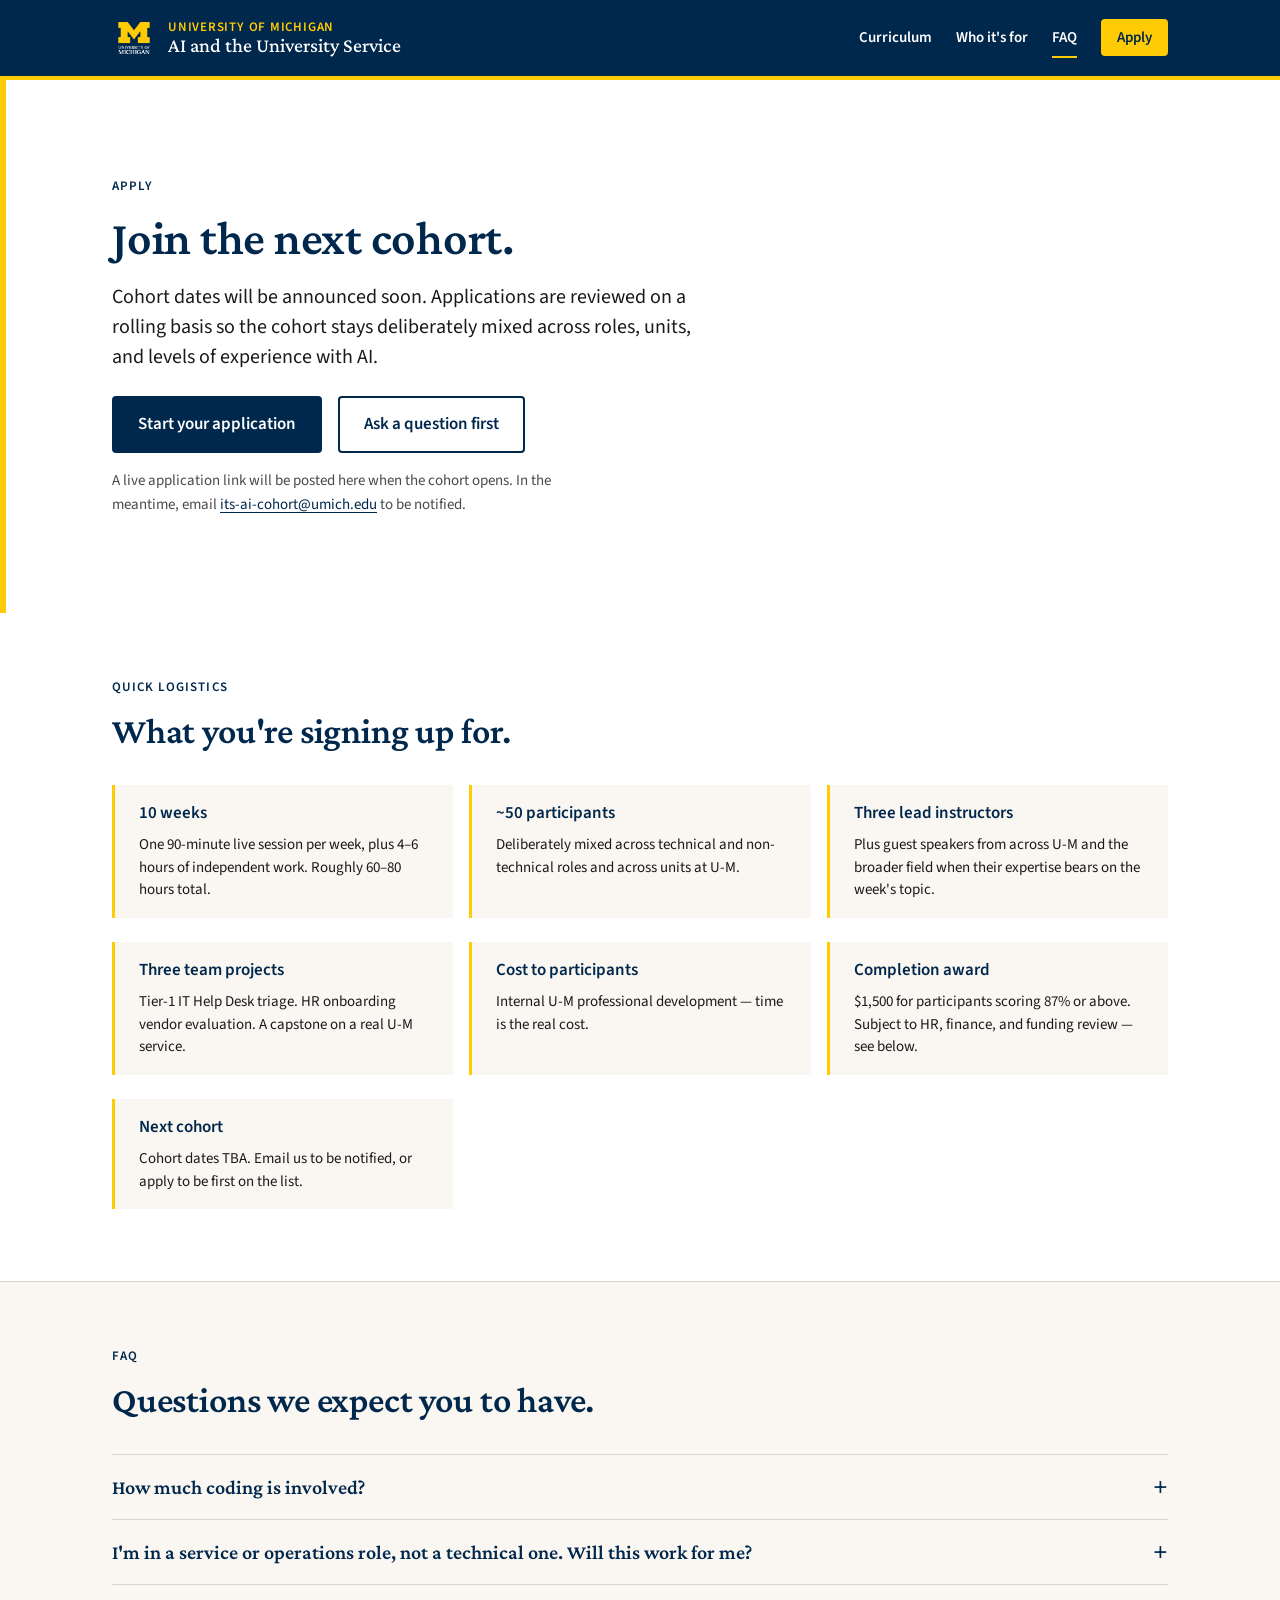
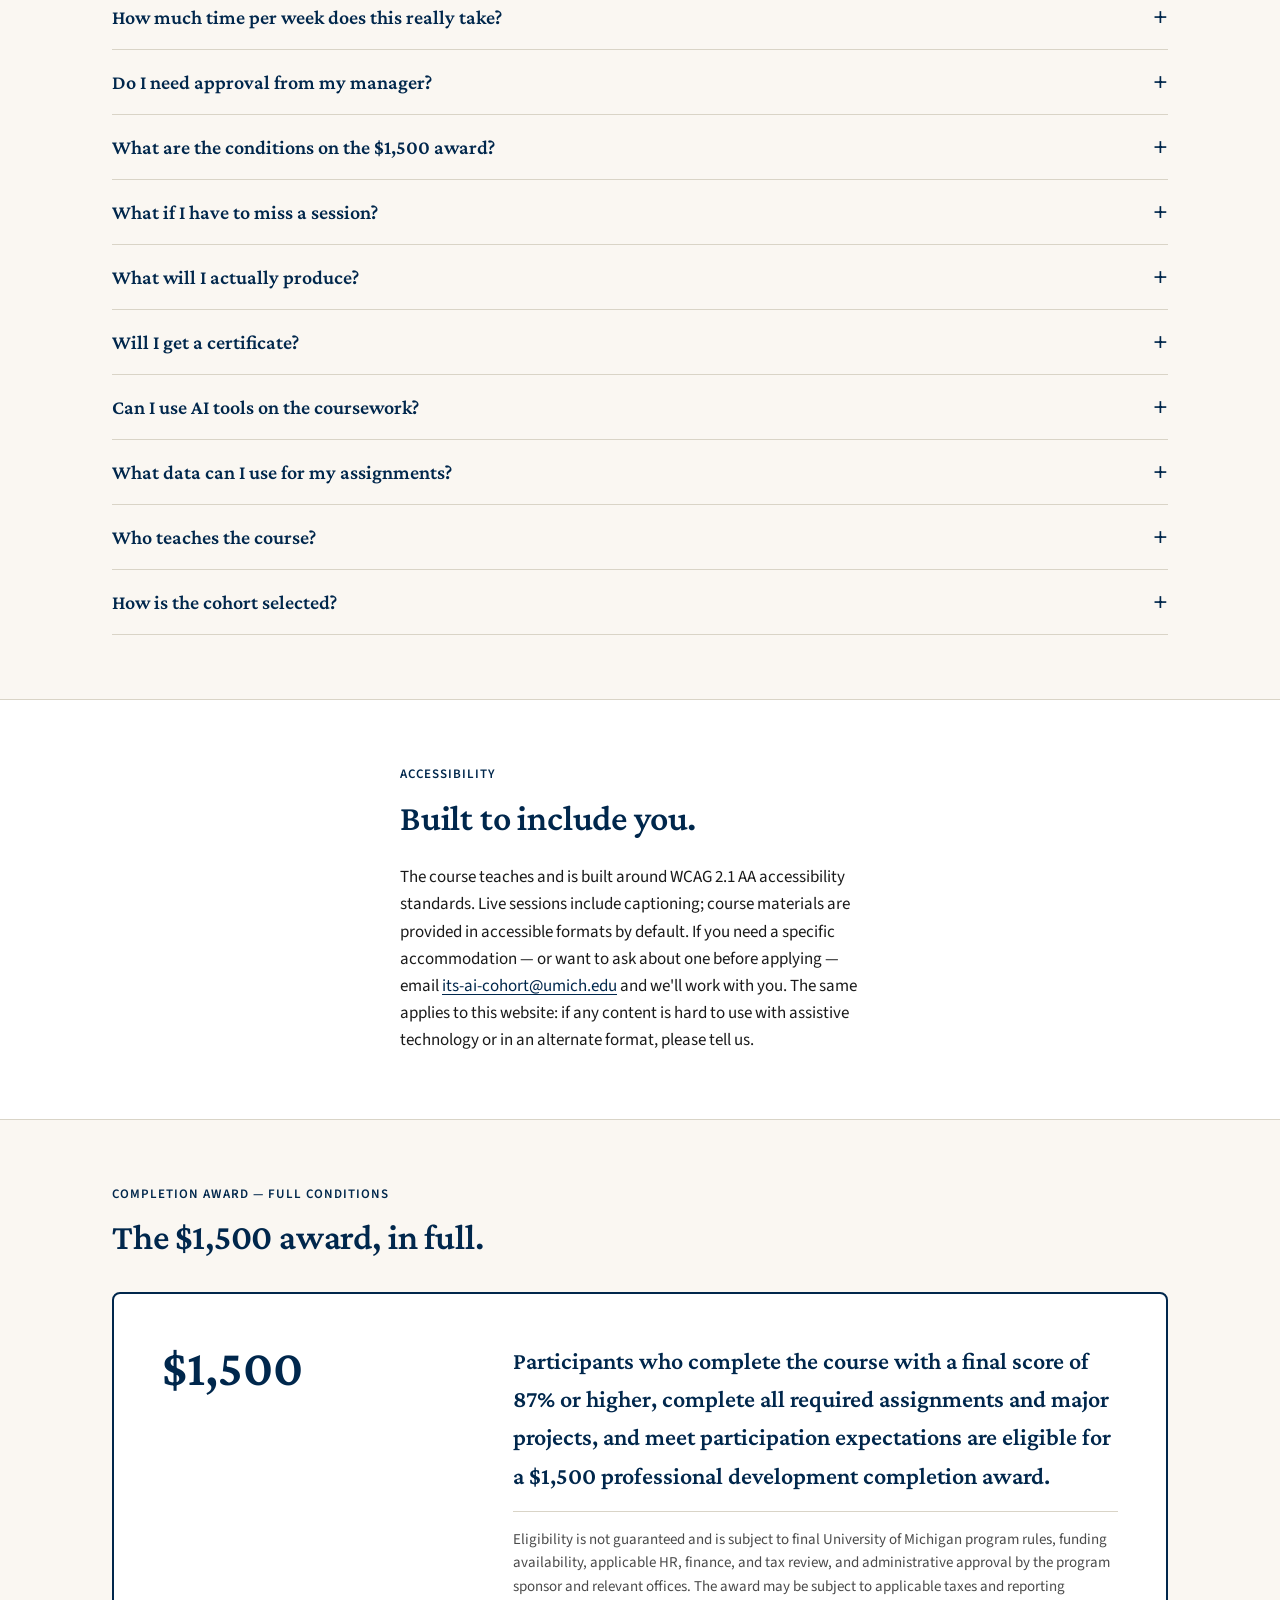
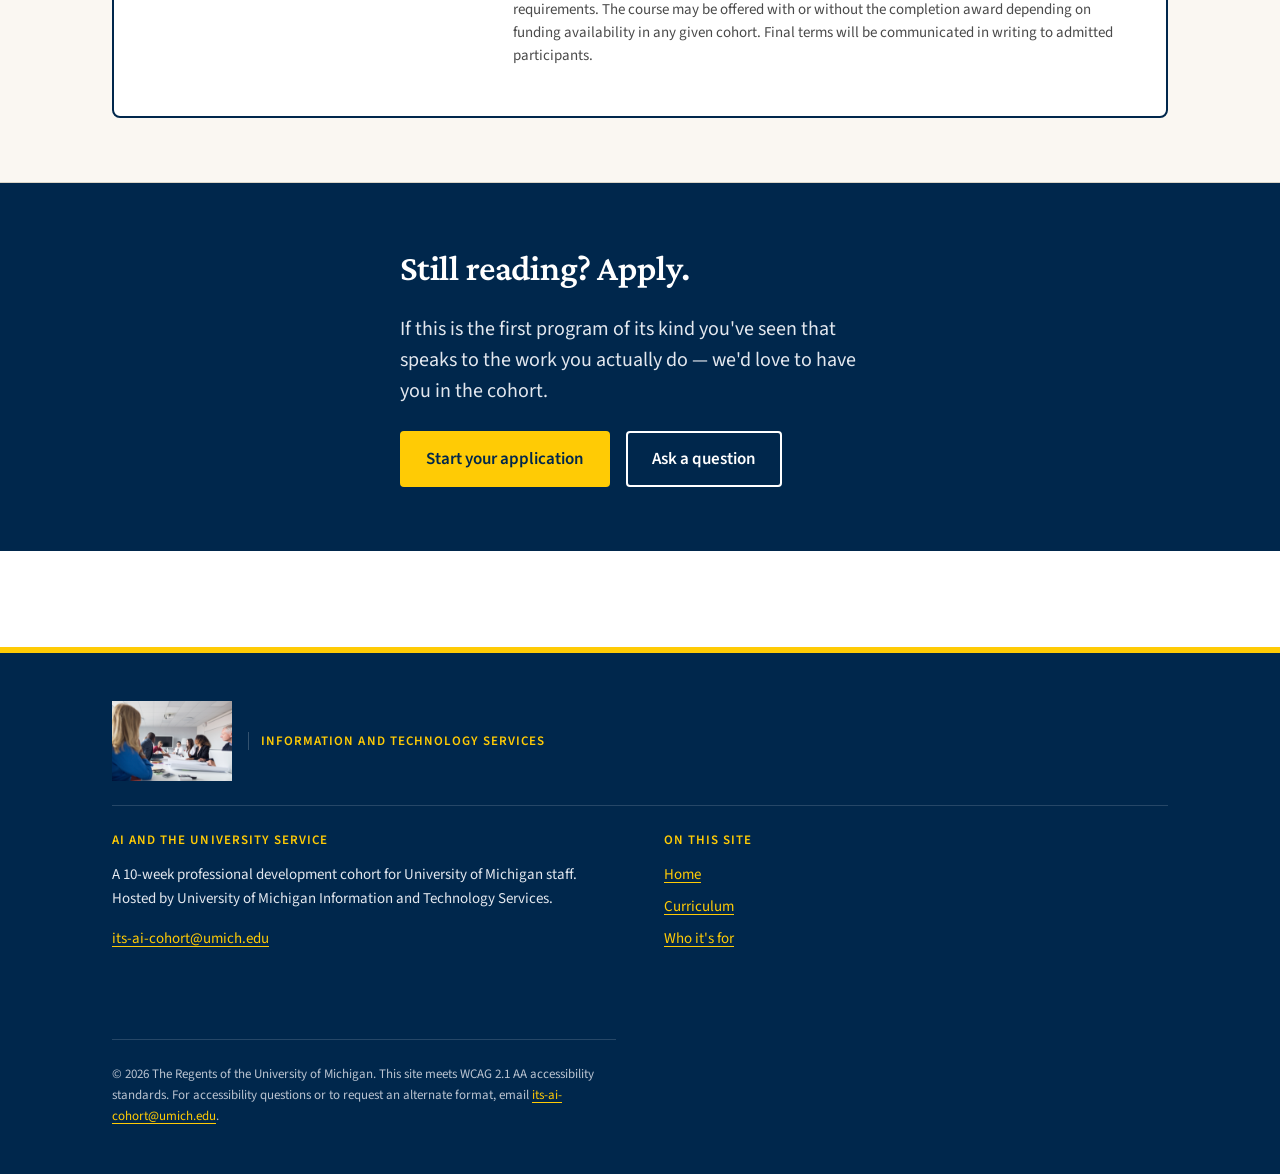
==== commit 8388fcc0: "Add photography: home hero, curriculum building, who-its-for; U-M lockup in footer - Home hero becom" ====
--- a/apply/index.html
+++ b/apply/index.html
@@ -325,11 +325,8 @@
 <footer class="site-footer">
   <div class="container">
     <div class="site-footer__brand">
-      <img src="../assets/img/logo.png" alt="" width="72" height="72">
-      <span class="site-footer__brand-text">
-        <span class="um">University of Michigan</span>
-        <span class="um-sub">Information and Technology Services</span>
-      </span>
+      <img src="../assets/img/um-lockup.png" alt="University of Michigan" height="80">
+      <span class="site-footer__brand-text">Information and Technology Services</span>
     </div>
   </div>
   <div class="container site-footer__inner">
--- a/assets/css/site.css
+++ b/assets/css/site.css
@@ -305,23 +305,54 @@
   width: 6px;
   background: var(--maize);
 }
-/* Decorative block-M watermark — home hero only */
-.page-home .hero::after {
+
+/* Two-column hero: text + image */
+.hero--split .hero__grid {
+  display: grid;
+  grid-template-columns: 1fr;
+  gap: var(--space-6);
+  align-items: center;
+}
+@media (min-width: 900px) {
+  .hero--split .hero__grid {
+    grid-template-columns: 1.15fr 1fr;
+    gap: var(--space-8);
+  }
+}
+.hero__image {
+  position: relative;
+  border-radius: var(--radius-md);
+  overflow: hidden;
+  aspect-ratio: 3 / 2;
+  background: var(--paper-warm);
+}
+.hero__image img {
+  width: 100%;
+  height: 100%;
+  object-fit: cover;
+  display: block;
+}
+.hero__image::after {
   content: "";
   position: absolute;
-  right: -60px;
-  top: 50%;
-  transform: translateY(-50%);
-  width: 420px;
-  height: 420px;
-  background: url("../img/logo.png") center / contain no-repeat;
-  opacity: 0.07;
-  pointer-events: none;
-  z-index: 0;
-}
-.page-home .hero .container { position: relative; z-index: 1; }
-@media (max-width: 900px) {
-  .page-home .hero::after { width: 260px; height: 260px; right: -80px; opacity: 0.05; }
+  left: -8px;
+  top: var(--space-5);
+  width: 8px;
+  height: 56px;
+  background: var(--maize);
+  border-radius: 0 2px 2px 0;
+}
+
+/* Tagline under H1 */
+.hero__tagline {
+  font-family: var(--font-display);
+  font-size: clamp(1.25rem, 1.4vw + 0.75rem, 1.625rem);
+  font-weight: 500;
+  line-height: 1.35;
+  color: var(--blue);
+  margin: var(--space-3) 0 var(--space-4);
+  max-width: 30ch;
+  font-style: italic;
 }
 .hero__title {
   margin-top: var(--space-2);
@@ -355,6 +386,46 @@
 
 @media (min-width: 900px) {
   .hero { padding-block: var(--space-9) var(--space-9); }
+}
+
+/* ---- Figure / section image ------------------------------ */
+.figure {
+  margin: var(--space-6) 0 0;
+  border-radius: var(--radius-md);
+  overflow: hidden;
+  position: relative;
+}
+.figure img {
+  width: 100%;
+  height: auto;
+  display: block;
+  aspect-ratio: 16 / 9;
+  object-fit: cover;
+}
+.figure--portrait img {
+  aspect-ratio: 4 / 5;
+}
+.figure figcaption {
+  font-size: var(--size-100);
+  color: var(--muted);
+  margin-top: var(--space-2);
+  font-style: italic;
+}
+.figure--with-accent {
+  border-left: 4px solid var(--maize);
+}
+.figure--with-accent img {
+  border-radius: 0;
+}
+
+/* Inline role-card image */
+.role__img {
+  width: 100%;
+  height: 180px;
+  object-fit: cover;
+  border-radius: var(--radius-sm);
+  margin-bottom: var(--space-4);
+  display: block;
 }
 
 /* ---- Section --------------------------------------------- */
@@ -786,29 +857,20 @@
   border-bottom: 1px solid rgba(255,255,255,0.15);
 }
 .site-footer__brand img {
-  width: 72px;
-  height: 72px;
+  width: auto;
+  height: 80px;
   flex-shrink: 0;
 }
 .site-footer__brand-text {
-  font-family: var(--font-display);
-  line-height: 1.15;
-}
-.site-footer__brand-text .um {
-  display: block;
-  font-size: var(--size-500);
-  font-weight: 600;
-  color: var(--paper);
-}
-.site-footer__brand-text .um-sub {
-  display: block;
   font-family: var(--font-body);
   font-size: var(--size-100);
   letter-spacing: 0.08em;
   text-transform: uppercase;
   color: var(--maize);
   font-weight: 600;
-  margin-top: var(--space-1);
+  line-height: 1.4;
+  padding-left: var(--space-3);
+  border-left: 1px solid rgba(255,255,255,0.2);
 }
 .site-footer__inner {
   display: grid;
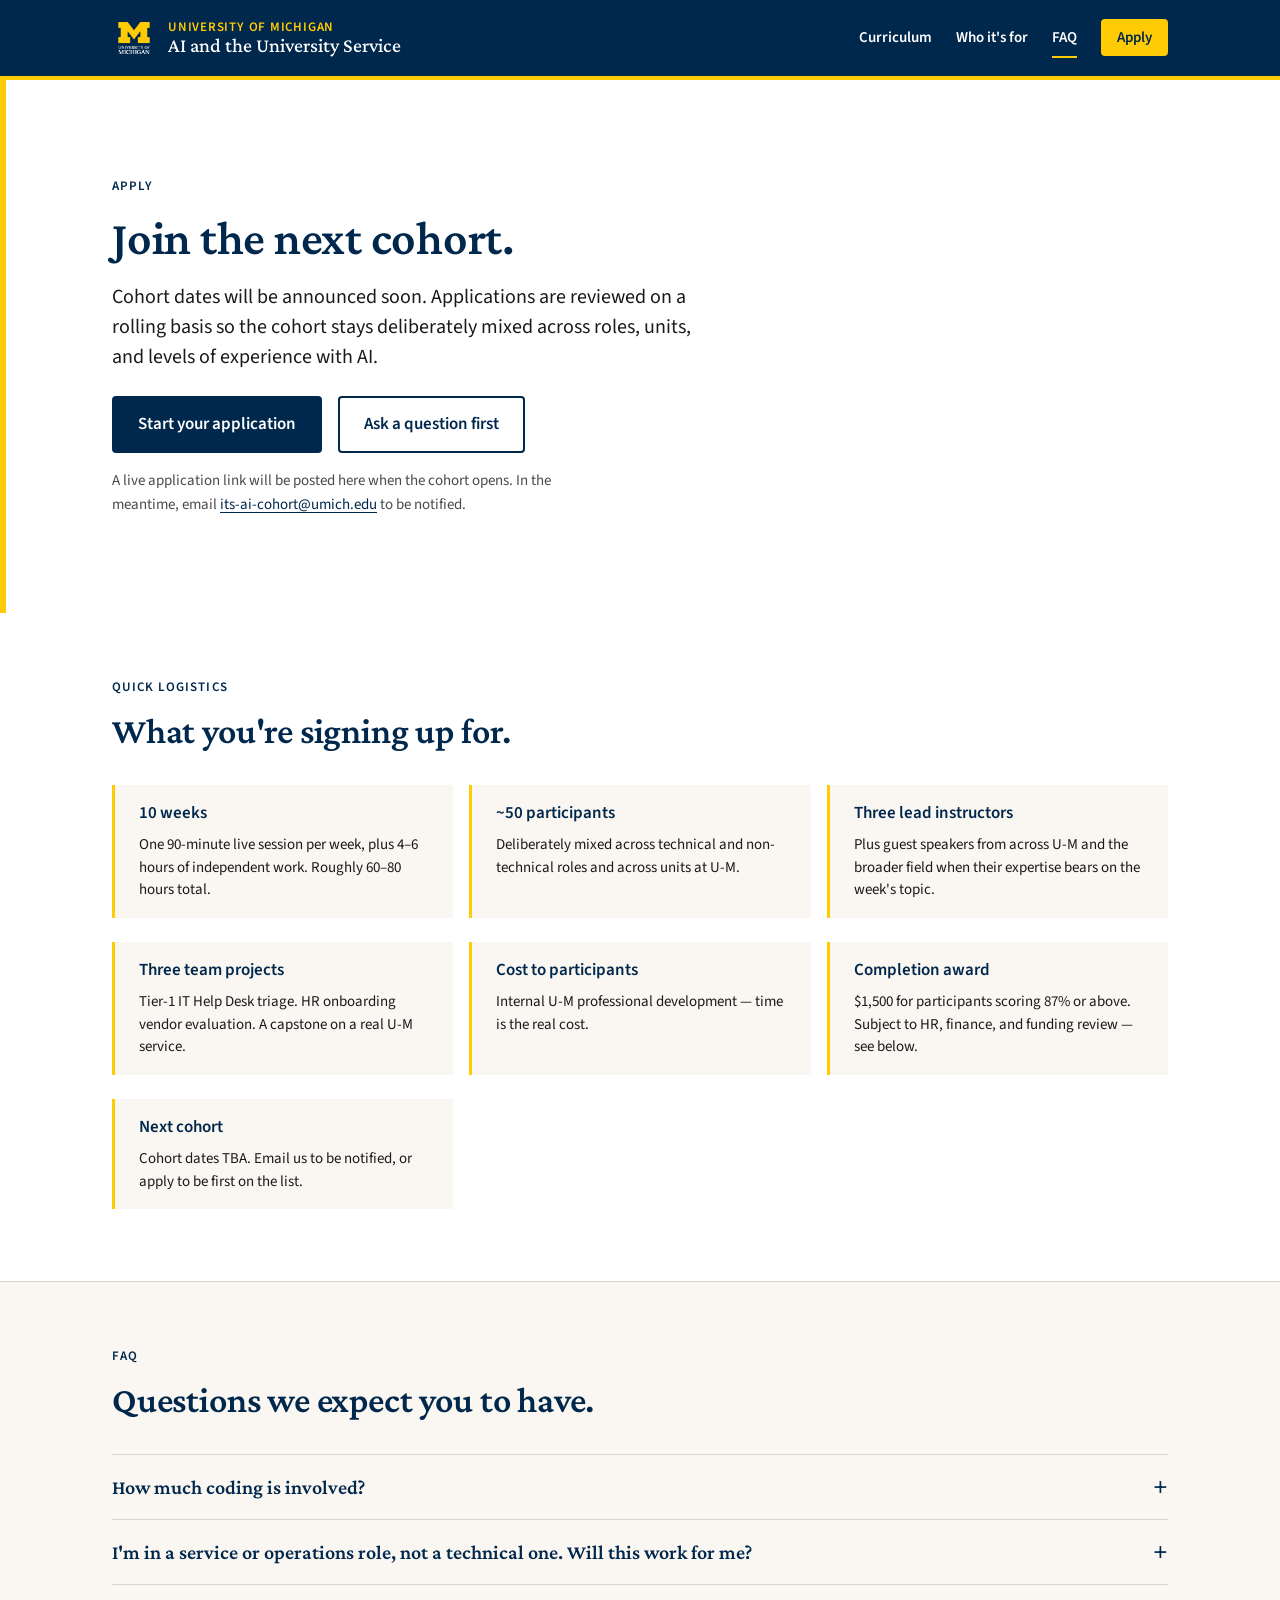
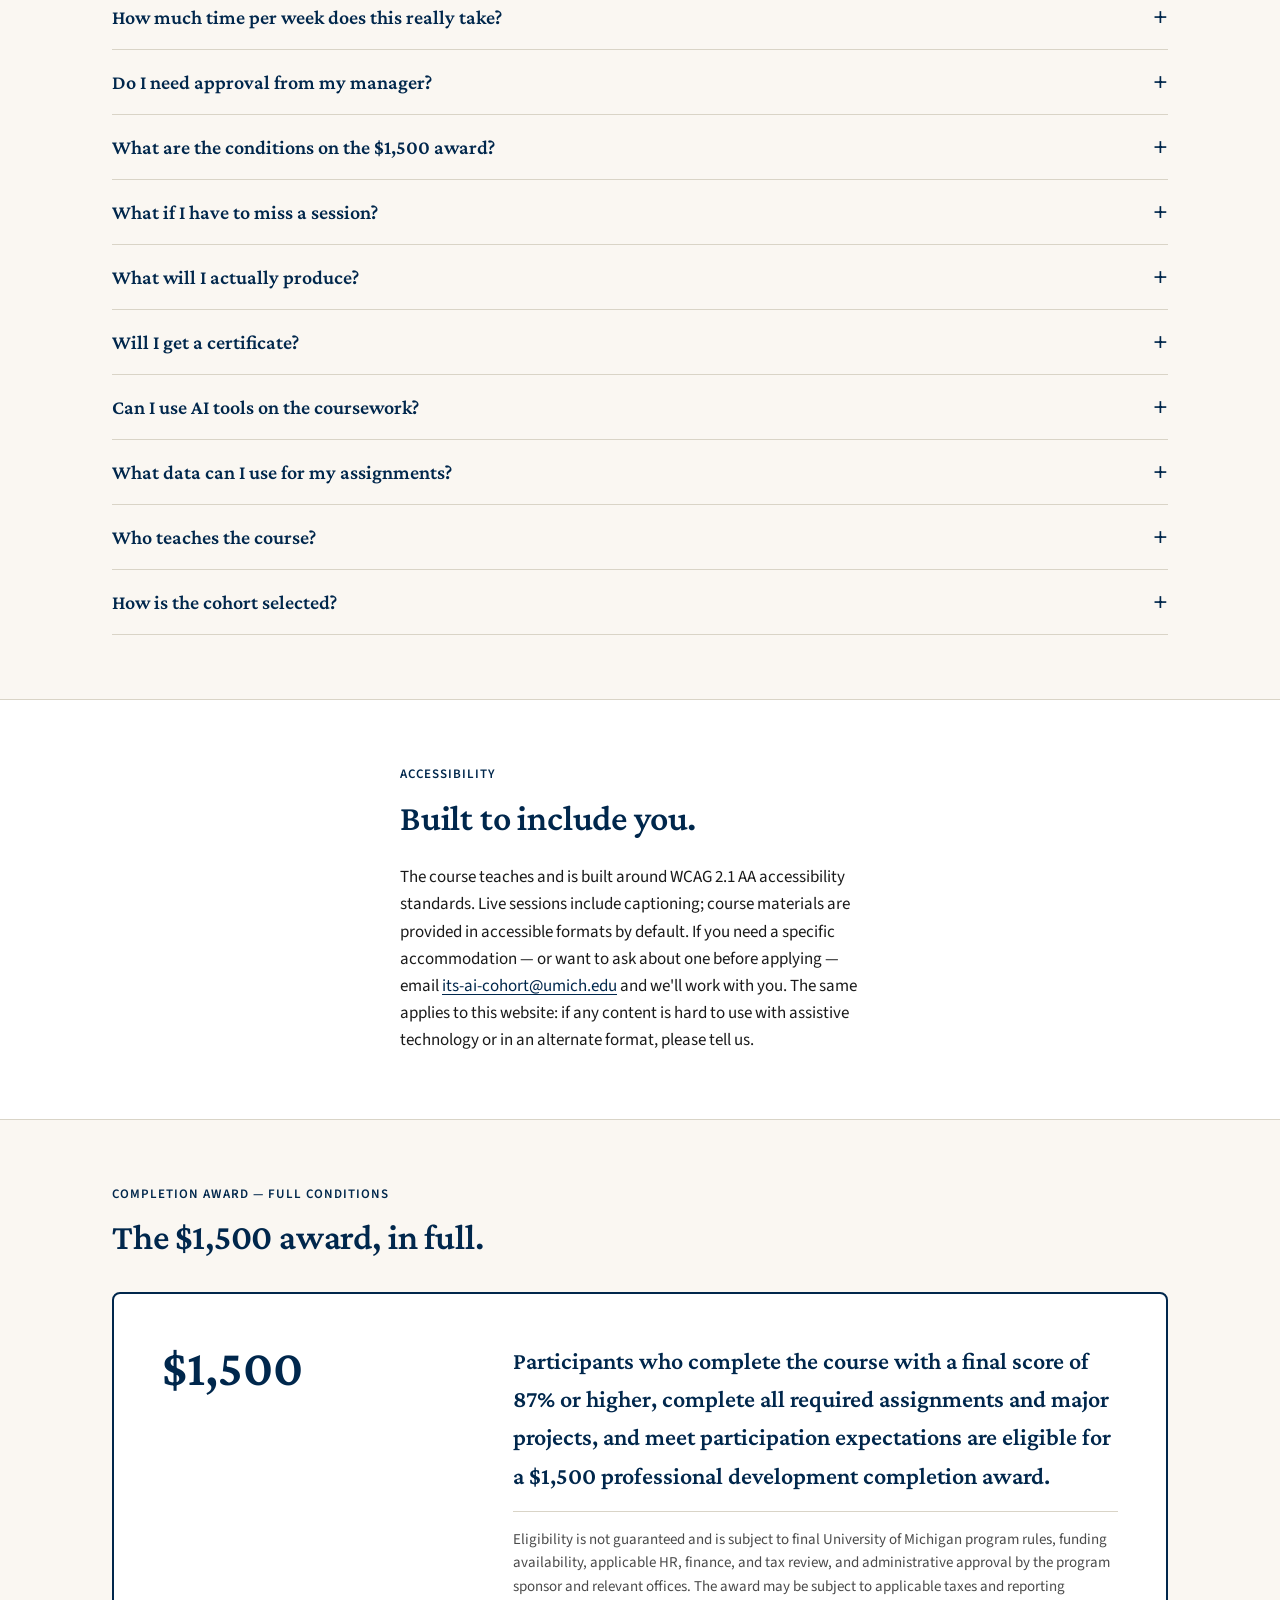
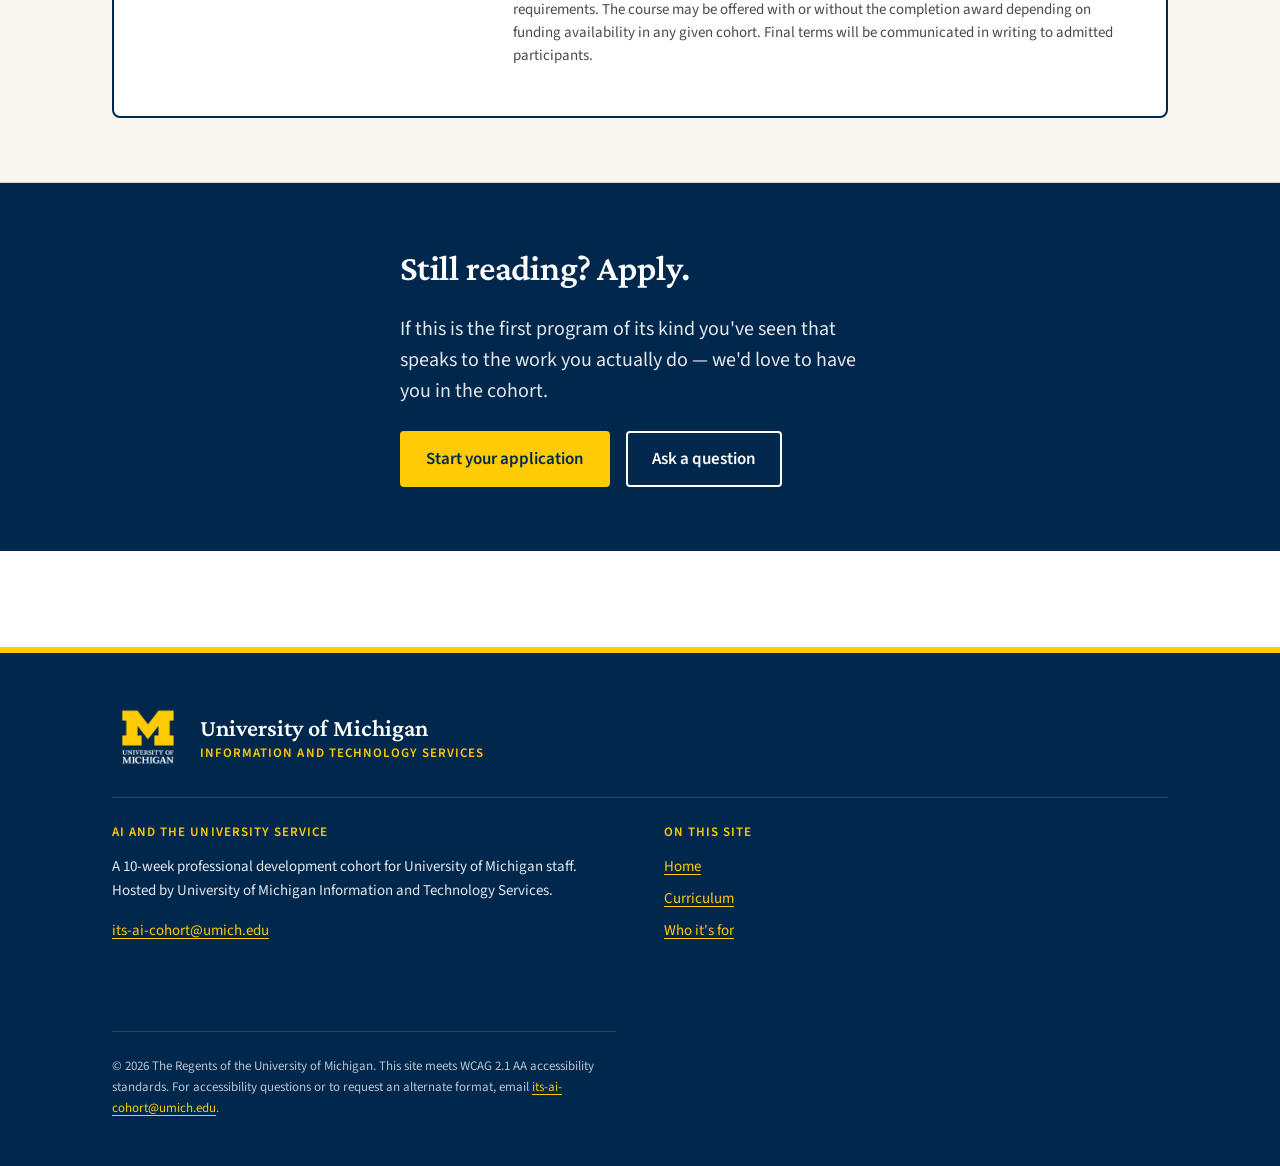
==== commit 3b948a57: "Fix image mapping: remove AI-hype stock; use real meeting photo for hero I had incorrectly mapped tw" ====
--- a/apply/index.html
+++ b/apply/index.html
@@ -325,8 +325,11 @@
 <footer class="site-footer">
   <div class="container">
     <div class="site-footer__brand">
-      <img src="../assets/img/um-lockup.png" alt="University of Michigan" height="80">
-      <span class="site-footer__brand-text">Information and Technology Services</span>
+      <img src="../assets/img/logo.png" alt="" width="72" height="72">
+      <span class="site-footer__brand-text">
+        <span class="um">University of Michigan</span>
+        <span class="um-sub">Information and Technology Services</span>
+      </span>
     </div>
   </div>
   <div class="container site-footer__inner">
--- a/assets/css/site.css
+++ b/assets/css/site.css
@@ -306,25 +306,26 @@
   background: var(--maize);
 }
 
-/* Two-column hero: text + image */
+/* Small image left, text right */
 .hero--split .hero__grid {
   display: grid;
   grid-template-columns: 1fr;
-  gap: var(--space-6);
-  align-items: center;
-}
-@media (min-width: 900px) {
+  gap: var(--space-5);
+  align-items: start;
+}
+@media (min-width: 720px) {
   .hero--split .hero__grid {
-    grid-template-columns: 1.15fr 1fr;
-    gap: var(--space-8);
+    grid-template-columns: 260px 1fr;
+    gap: var(--space-6);
   }
 }
 .hero__image {
   position: relative;
   border-radius: var(--radius-md);
   overflow: hidden;
-  aspect-ratio: 3 / 2;
+  aspect-ratio: 4 / 5;
   background: var(--paper-warm);
+  max-width: 260px;
 }
 .hero__image img {
   width: 100%;
@@ -332,15 +333,10 @@
   object-fit: cover;
   display: block;
 }
-.hero__image::after {
-  content: "";
-  position: absolute;
-  left: -8px;
-  top: var(--space-5);
-  width: 8px;
-  height: 56px;
-  background: var(--maize);
-  border-radius: 0 2px 2px 0;
+@media (max-width: 719px) {
+  .hero__image {
+    max-width: 180px;
+  }
 }
 
 /* Tagline under H1 */
@@ -857,20 +853,29 @@
   border-bottom: 1px solid rgba(255,255,255,0.15);
 }
 .site-footer__brand img {
-  width: auto;
-  height: 80px;
+  width: 72px;
+  height: 72px;
   flex-shrink: 0;
 }
 .site-footer__brand-text {
+  font-family: var(--font-display);
+  line-height: 1.15;
+}
+.site-footer__brand-text .um {
+  display: block;
+  font-size: var(--size-500);
+  font-weight: 600;
+  color: var(--paper);
+}
+.site-footer__brand-text .um-sub {
+  display: block;
   font-family: var(--font-body);
   font-size: var(--size-100);
   letter-spacing: 0.08em;
   text-transform: uppercase;
   color: var(--maize);
   font-weight: 600;
-  line-height: 1.4;
-  padding-left: var(--space-3);
-  border-left: 1px solid rgba(255,255,255,0.2);
+  margin-top: var(--space-1);
 }
 .site-footer__inner {
   display: grid;
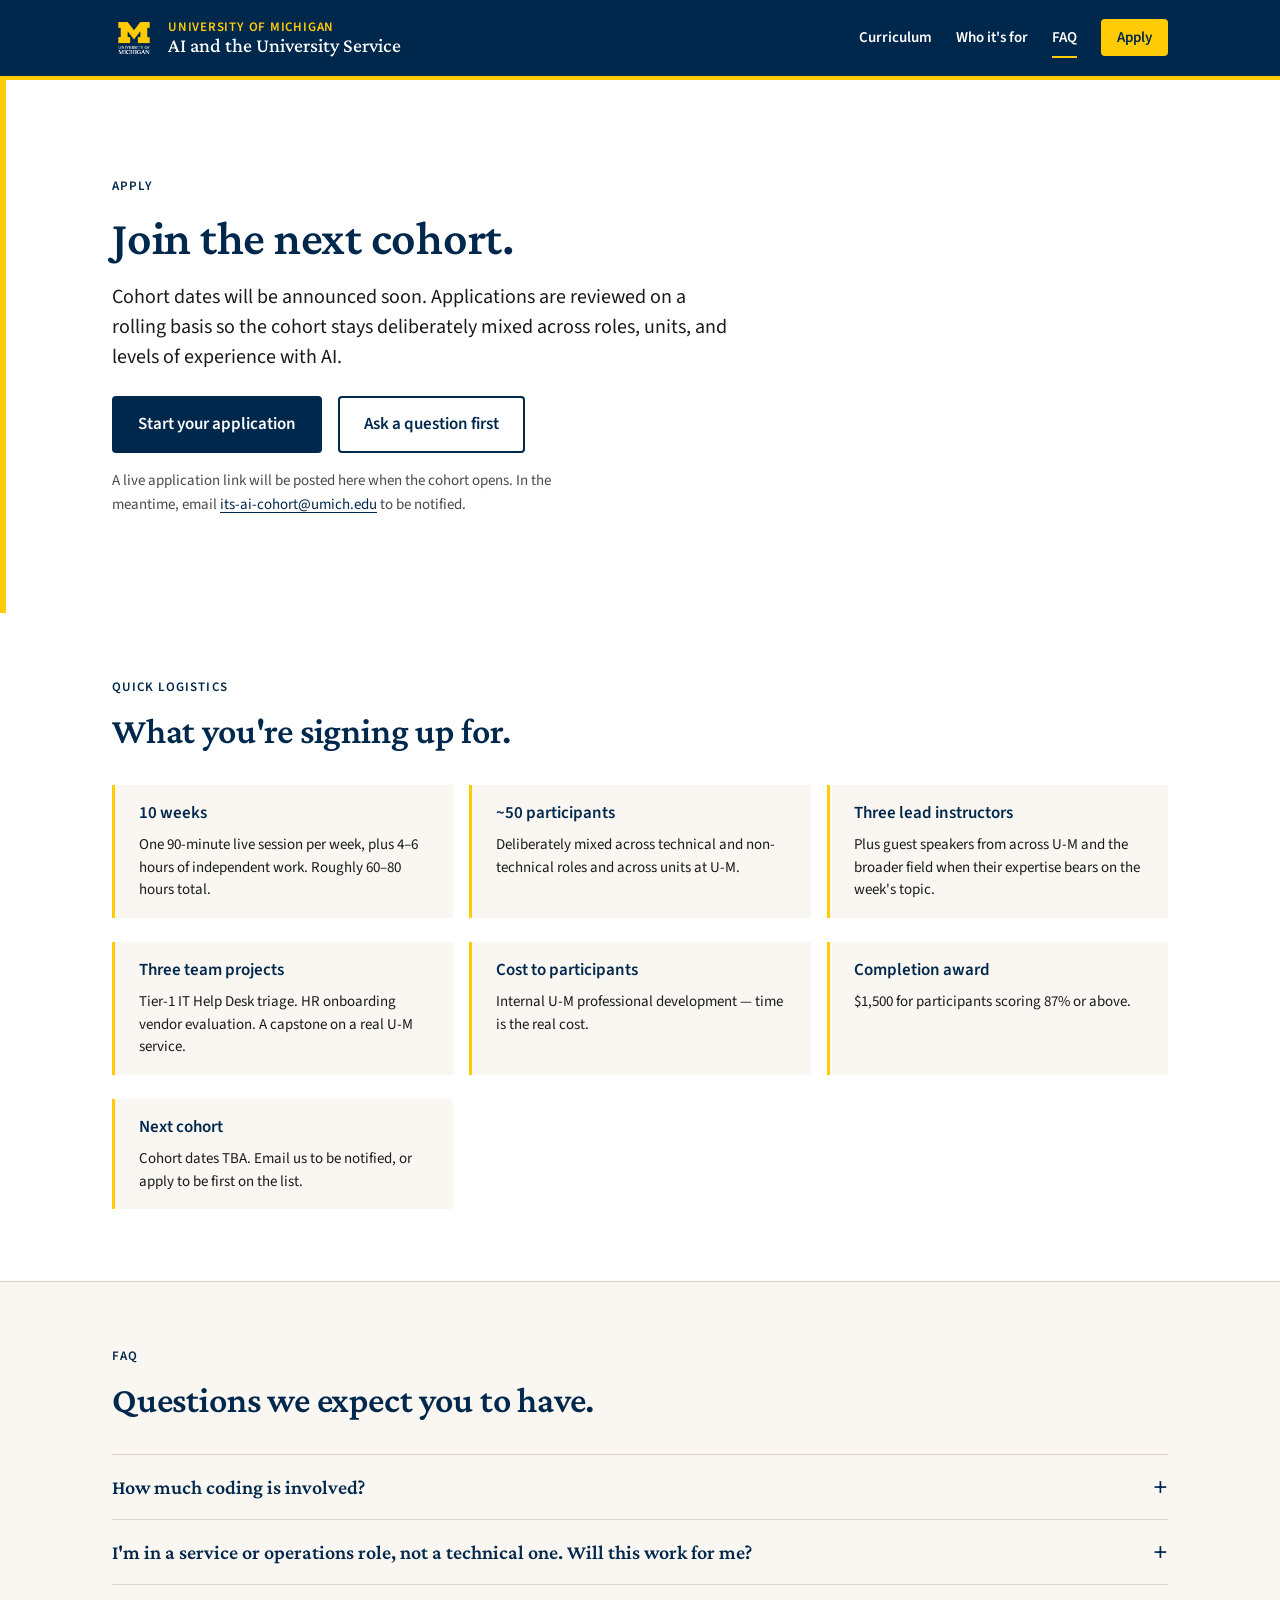
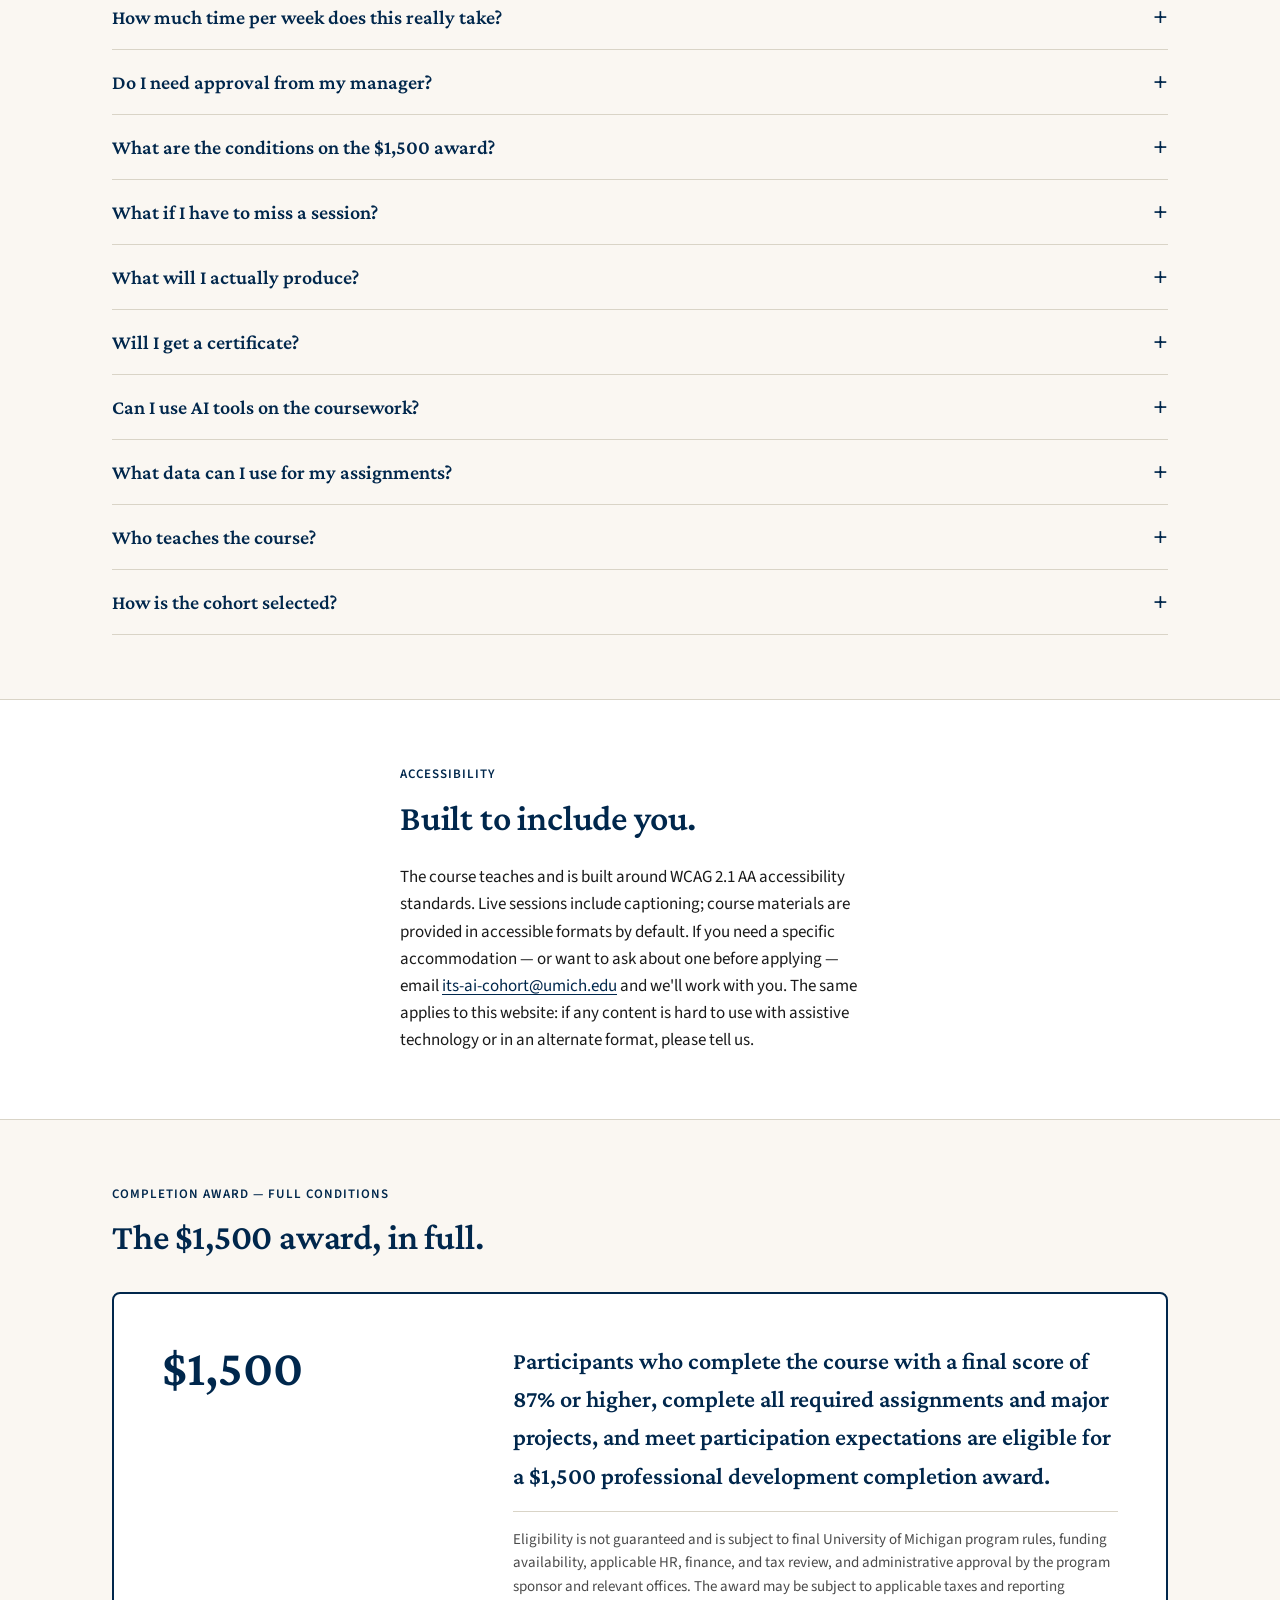
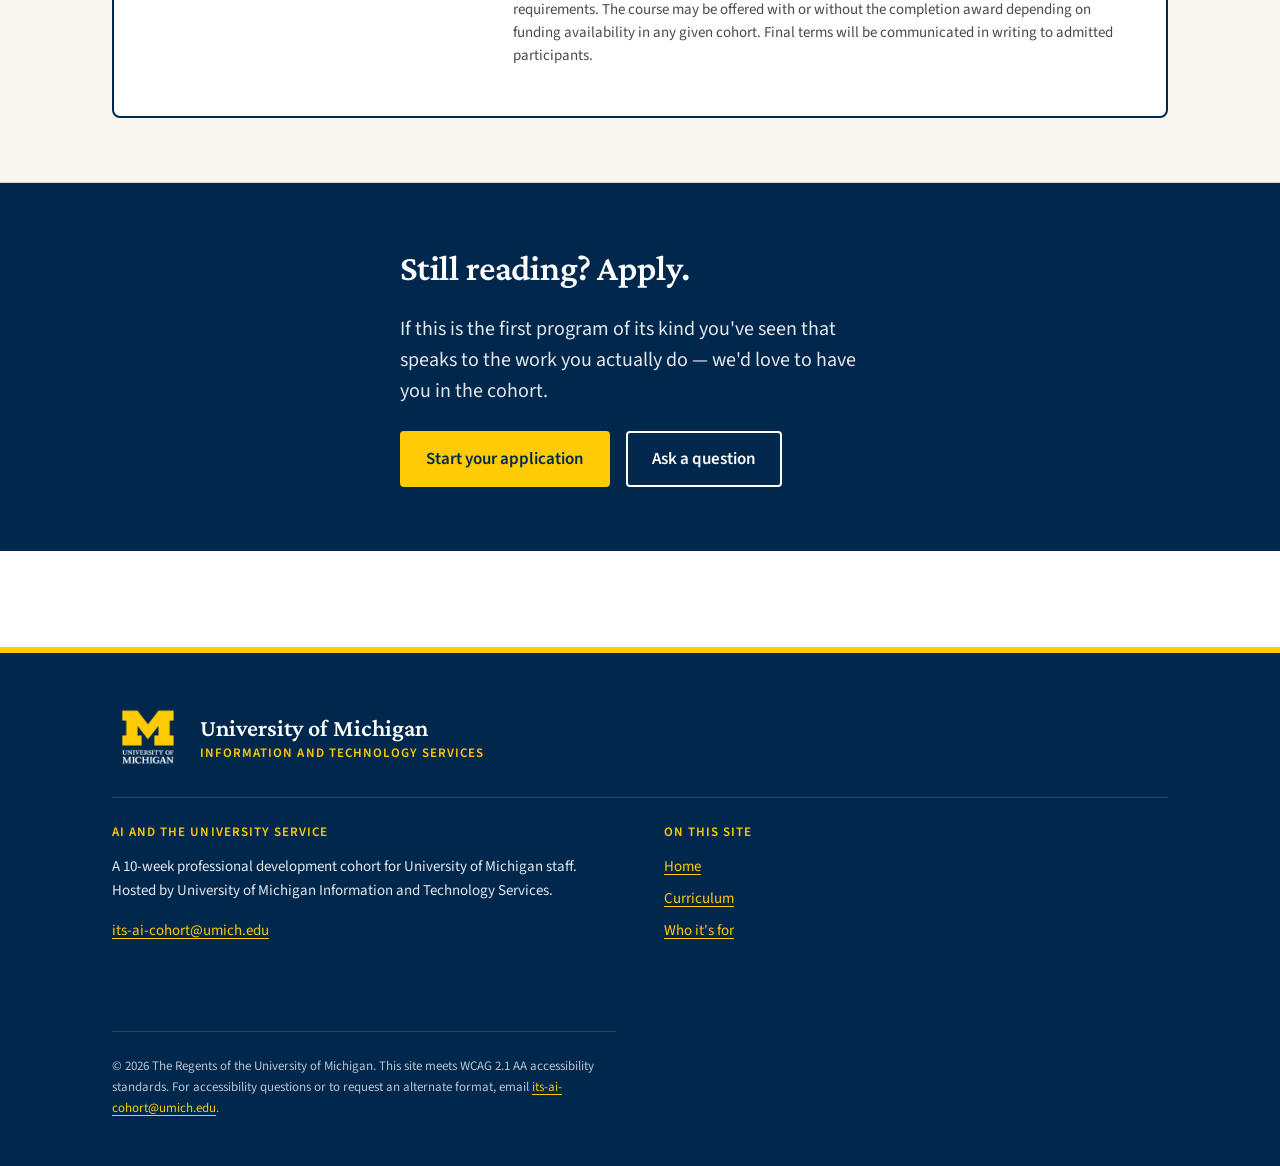
==== commit 3077af07: "Drop redundant finance/funding caveat from key-fact cards" ====
--- a/apply/index.html
+++ b/apply/index.html
@@ -94,7 +94,7 @@
         </li>
         <li class="takeaway" role="listitem">
           <strong>Completion award</strong>
-          $1,500 for participants scoring 87% or above. Subject to HR, finance, and funding review &mdash; see below.
+          $1,500 for participants scoring 87% or above.
         </li>
         <li class="takeaway" role="listitem">
           <strong>Next cohort</strong>
--- a/assets/css/site.css
+++ b/assets/css/site.css
@@ -308,15 +308,16 @@
 
 /* Small image left, text right */
 .hero--split .hero__grid {
-  display: grid;
-  grid-template-columns: 1fr;
+  display: flex;
+  flex-direction: column;
   gap: var(--space-5);
-  align-items: start;
+  align-items: flex-start;
 }
 @media (min-width: 720px) {
   .hero--split .hero__grid {
-    grid-template-columns: 260px 1fr;
+    flex-direction: row;
     gap: var(--space-6);
+    align-items: flex-start;
   }
 }
 .hero__image {
@@ -325,7 +326,13 @@
   overflow: hidden;
   aspect-ratio: 4 / 5;
   background: var(--paper-warm);
-  max-width: 260px;
+  flex: 0 0 240px;
+  width: 240px;
+  max-width: 100%;
+}
+.hero--split .hero__grid > div {
+  flex: 1 1 auto;
+  min-width: 0;
 }
 .hero__image img {
   width: 100%;
@@ -335,7 +342,8 @@
 }
 @media (max-width: 719px) {
   .hero__image {
-    max-width: 180px;
+    flex-basis: 180px;
+    width: 180px;
   }
 }
 
@@ -353,13 +361,12 @@
 .hero__title {
   margin-top: var(--space-2);
   margin-bottom: var(--space-4);
-  max-width: 24ch;
 }
 .hero__positioning {
   font-size: var(--size-400);
   line-height: 1.5;
   color: var(--ink);
-  max-width: 58ch;
+  max-width: 62ch;
   margin-bottom: var(--space-5);
 }
 .hero__meta {
